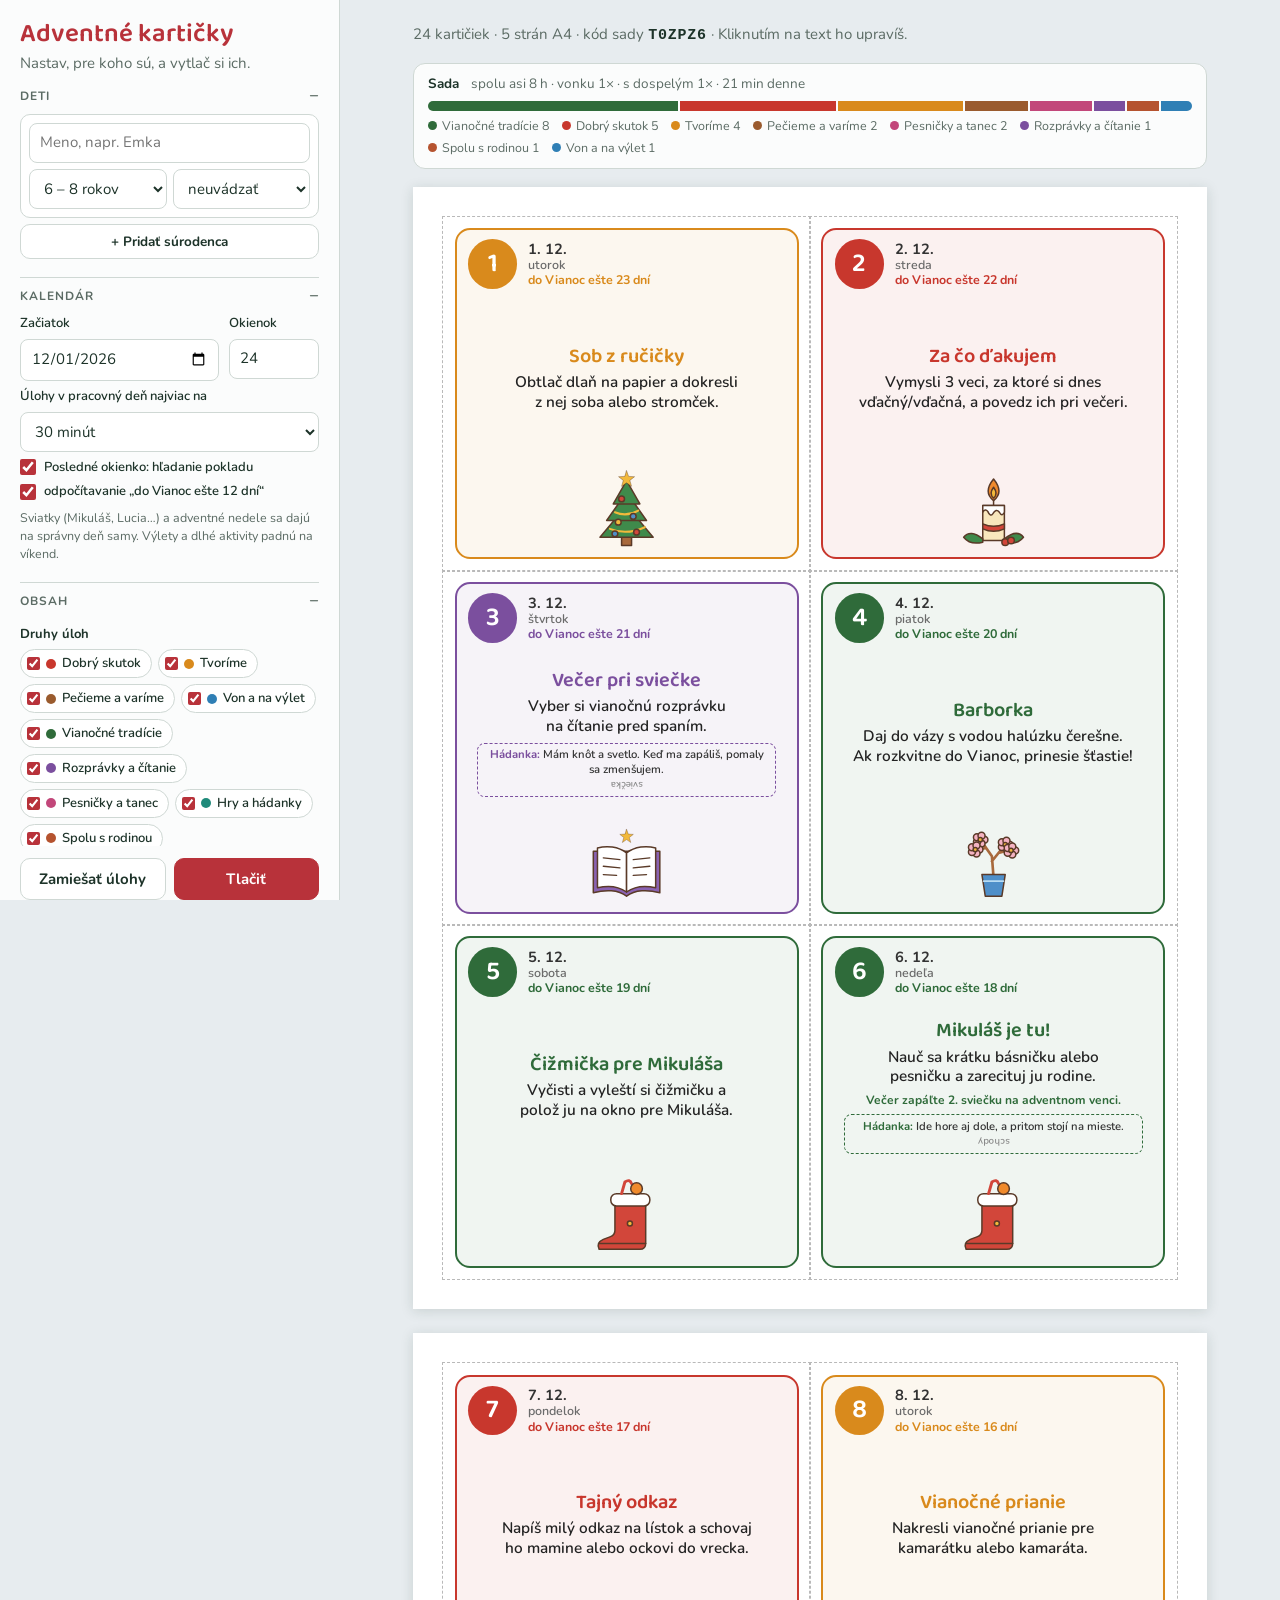
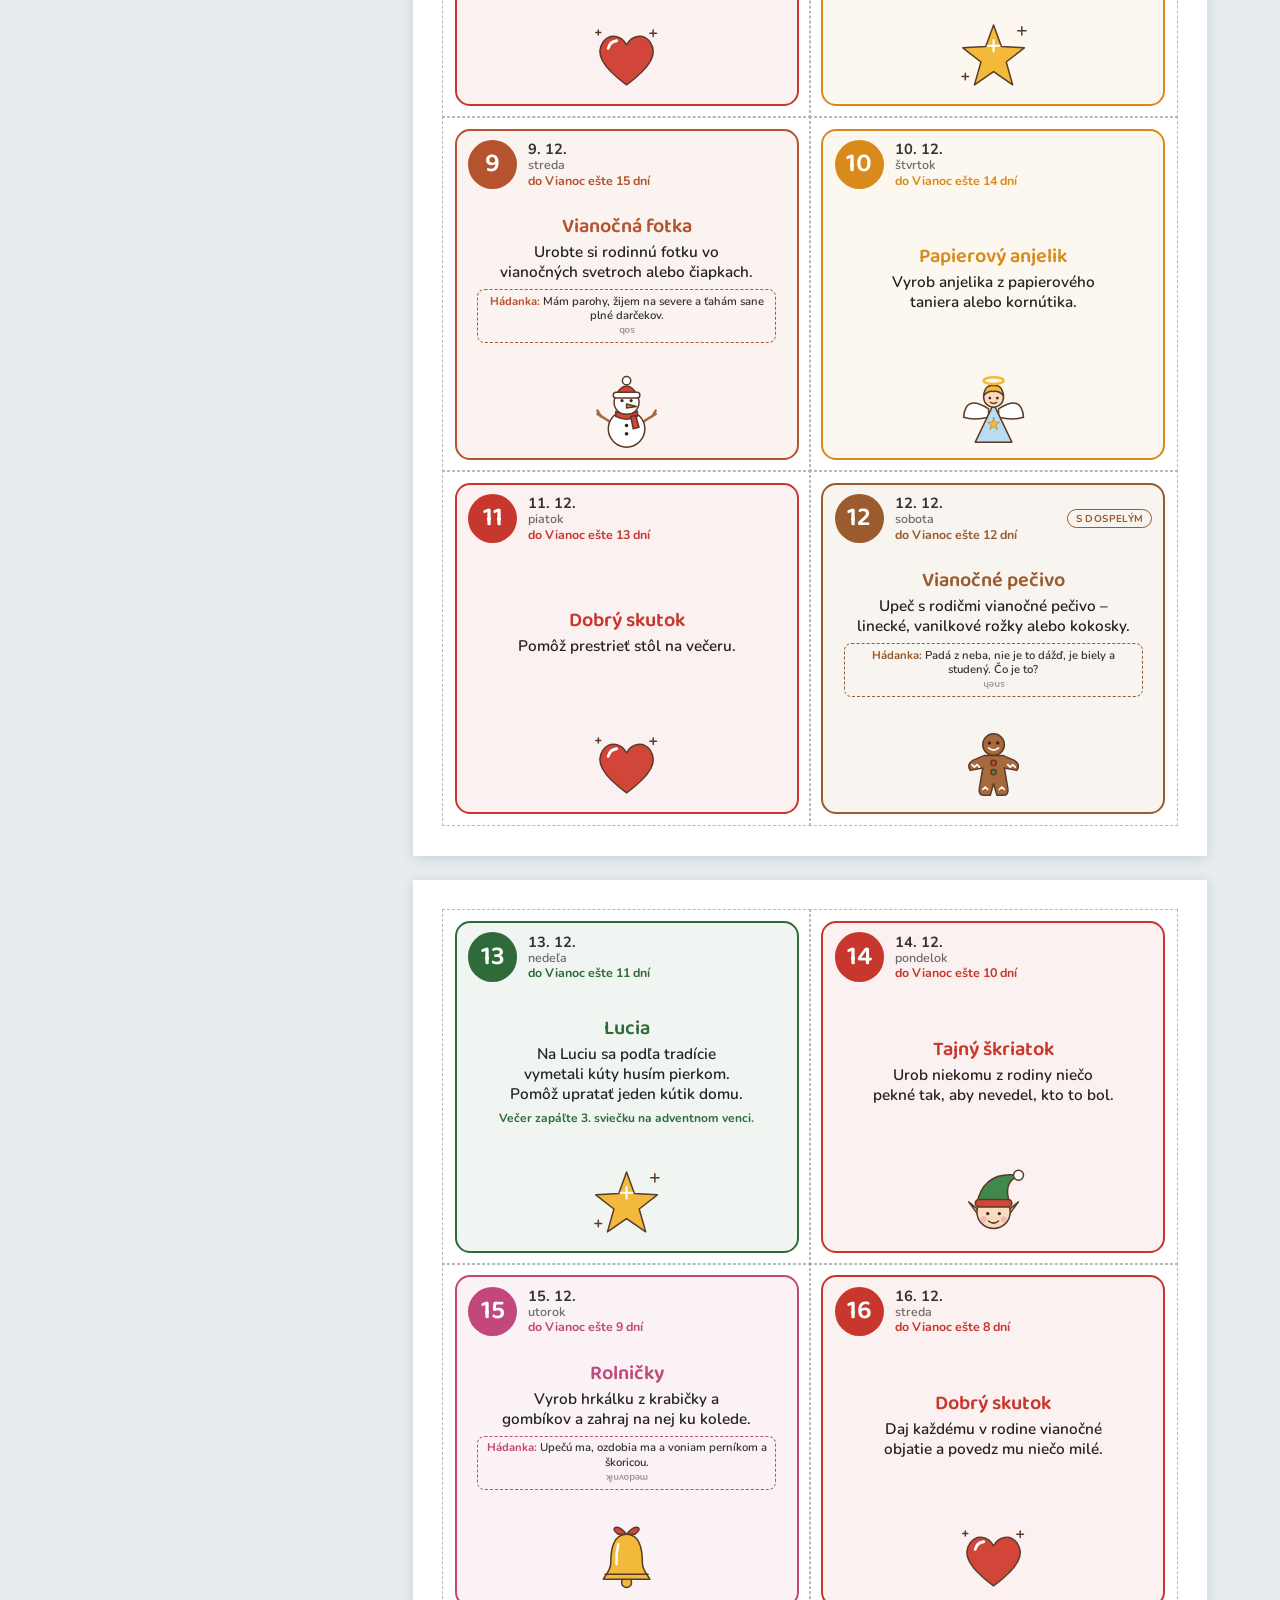
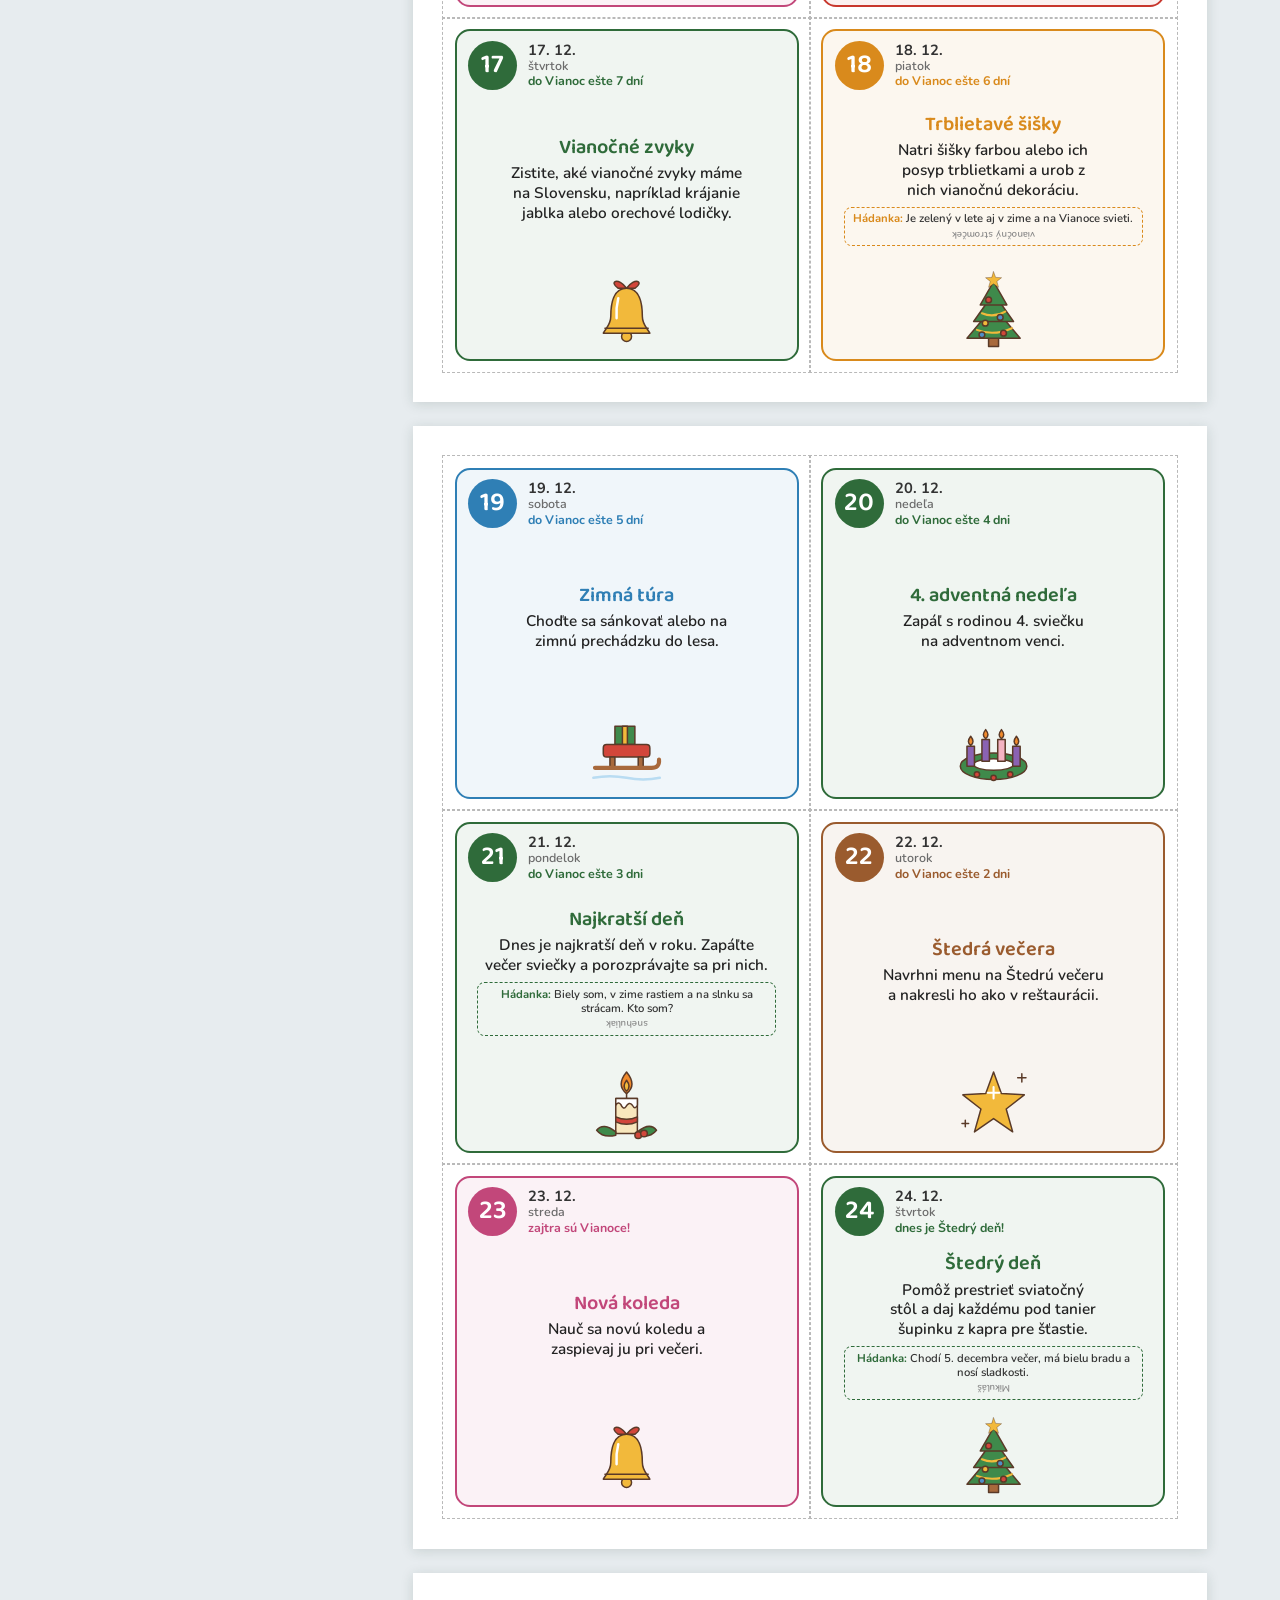
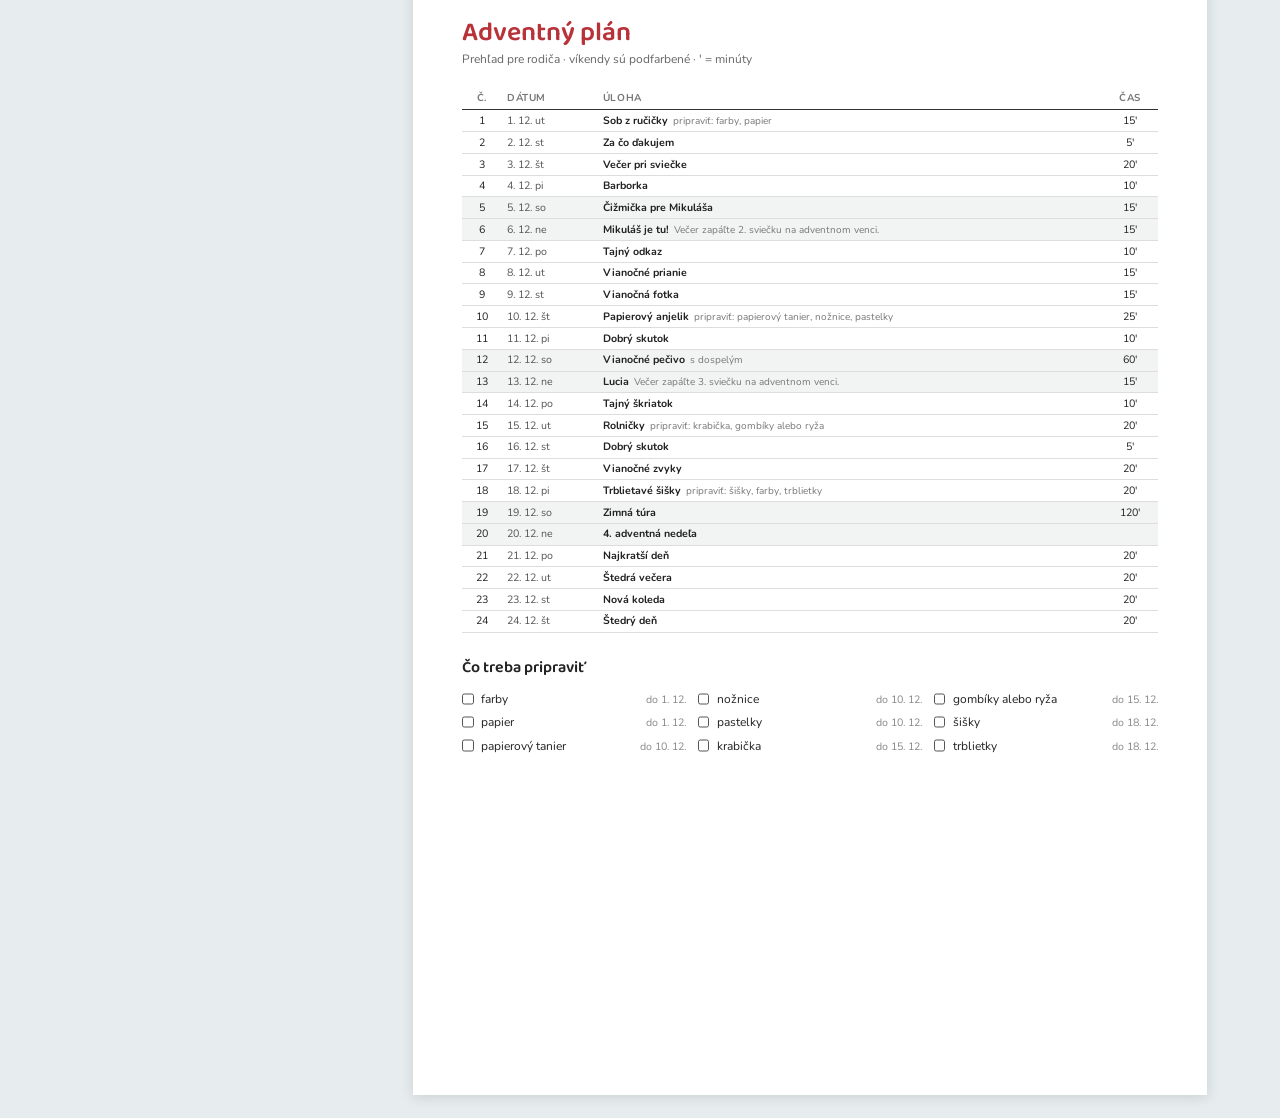
==== index.html @ dbd17ec2 "Generátor adventných kartičiek pre deti Prototyp a 4 iterácie: úlohy podľa veku, sviatky na správny " ====
<!doctype html>
<html lang="sk">
<head>
<meta charset="utf-8">
<meta name="viewport" content="width=device-width, initial-scale=1">
<title>Adventné kartičky</title>
<link rel="preconnect" href="https://fonts.googleapis.com">
<link rel="preconnect" href="https://fonts.gstatic.com" crossorigin>
<link rel="stylesheet" href="https://fonts.googleapis.com/css2?family=Baloo+2:wght@500;600;700&family=Patrick+Hand&family=Nunito:wght@400;600;700;800&display=swap">
<link rel="stylesheet" href="style.css">
</head>
<body>
<div class="app">
  <aside class="panel">
    <header class="brand">
      <h1>Adventné kartičky</h1>
      <p>Nastav, pre koho sú, a vytlač si ich.</p>
    </header>

    <form id="form" autocomplete="off">
      <details open>
        <summary>Deti</summary>
        <div class="sec">
          <div id="deti" class="deti"></div>
          <button type="button" id="pridajDieta" class="btn small">+ Pridať súrodenca</button>
          <label class="check only-viac"><input type="checkbox" id="spolocne" name="spolocne"> Rovnaké úlohy pre všetky deti</label>
        </div>
      </details>

      <details open>
        <summary>Kalendár</summary>
        <div class="sec">
          <div class="row2">
            <div><label for="zaciatok">Začiatok</label><input id="zaciatok" name="zaciatok" type="date"></div>
            <div><label for="pocet">Okienok</label><input id="pocet" name="pocet" type="number" min="1" max="40" value="24"></div>
          </div>
          <label for="maxMin">Úlohy v pracovný deň najviac na</label>
          <select id="maxMin" name="maxMin">
            <option value="15">15 minút</option>
            <option value="30" selected>30 minút</option>
            <option value="45">45 minút</option>
          </select>
          <label class="check"><input type="checkbox" id="poklad" name="poklad" checked> Posledné okienko: hľadanie pokladu</label>
          <label class="check"><input type="checkbox" id="odpocet" name="odpocet" checked> odpočítavanie „do Vianoc ešte 12 dní“</label>
          <p class="note">Sviatky (Mikuláš, Lucia…) a adventné nedele sa dajú na správny deň samy. Výlety a dlhé aktivity padnú na víkend.</p>
        </div>
      </details>

      <details open>
        <summary>Obsah</summary>
        <div class="sec">
          <span class="label">Druhy úloh</span>
          <div id="kategorie" class="chips"></div>
          <span class="label">U nás doma</span>
          <label class="check"><input type="checkbox" id="bezNab" name="bezNab"> bez náboženských tradícií</label>
          <label class="check"><input type="checkbox" id="bezVon" name="bezVon"> bez úloh vonku</label>
          <label class="check"><input type="checkbox" id="bezPenazi" name="bezPenazi"> bez úloh, ktoré stoja peniaze</label>
          <label for="vlastne">Vlastné úlohy <span class="muted">(každá na nový riadok)</span></label>
          <textarea id="vlastne" name="vlastne" rows="4" placeholder="6.12. Návšteva u babky&#10;Kino | Ideme spolu do kina na rozprávku"></textarea>
          <label for="podpis">Podpis na kartičkách</label>
          <select id="podpis" name="podpis">
            <option value="">bez podpisu</option>
            <option>Tvoj Ježiško</option>
            <option>Tvoj anjelik</option>
            <option>Tvoj škriatok</option>
            <option>Mama a ocko</option>
            <option value="*">vlastný…</option>
          </select>
          <input type="text" id="podpisVlastny" name="podpisVlastny" class="only-vlastny" placeholder="napr. Babka Anka">
        </div>
      </details>

      <details open>
        <summary>Podľa veku</summary>
        <div class="sec">
          <label class="check"><input type="checkbox" id="pocitanie" name="pocitanie" checked> 3–5: hviezdičky na spočítanie</label>
          <label class="check"><input type="checkbox" id="tlacene" name="tlacene"> 6–8: VEĽKÉ TLAČENÉ PÍSMENÁ</label>
          <label class="check"><input type="checkbox" id="hadanky" name="hadanky" checked> 6–12: hádanka na každej 3. kartičke</label>
          <label class="check"><input type="checkbox" id="vyzvy" name="vyzvy" checked> 9–12: výzva navyše cez víkend</label>
          <label class="check"><input type="checkbox" id="splnene" name="splnene"> krúžok „splnené“ na nálepku</label>
          <label for="pismo">Písmo na kartičkách</label>
          <select id="pismo" name="pismo">
            <option value="zaoblene">zaoblené</option>
            <option value="rucne">ručne písané</option>
            <option value="skolske">školské, dobre čitateľné</option>
          </select>
        </div>
      </details>

      <details open>
        <summary>Tlač</summary>
        <div class="sec">
          <span class="label">Tlačiareň</span>
          <div class="seg">
            <input type="radio" name="tlac" id="tlac-farba" value="farba" checked><label for="tlac-farba">Farebná</label>
            <input type="radio" name="tlac" id="tlac-cb" value="cb"><label for="tlac-cb">Čiernobiela</label>
          </div>
          <div class="seg only-farba">
            <input type="radio" name="farby" id="farby-plne" value="plne" checked><label for="farby-plne">Plné farby</label>
            <input type="radio" name="farby" id="farby-setrne" value="setrne"><label for="farby-setrne">Šetriť atrament</label>
          </div>
          <label for="tema" class="only-farba">Farebné ladenie</label>
          <select id="tema" name="tema" class="only-farba">
            <option value="pestre">pestré (podľa druhu úlohy)</option>
            <option value="klasika">červeno-zelené</option>
            <option value="zima">zimné modré</option>
            <option value="zlato">zlaté a hnedé</option>
          </select>
          <p class="note only-cb">Obrázky budú omaľovánky – deti si ich vyfarbia samy.</p>
          <div class="row2 even">
            <div><label for="naStranu">Kartičiek na A4</label>
              <select id="naStranu" name="naStranu">
                <option value="4">4 (veľké)</option>
                <option value="6" selected>6 (ako vzor)</option>
                <option value="8">8 (menšie)</option>
                <option value="12">12 (mini)</option>
              </select></div>
            <div><label for="strihanie">Strihanie</label>
              <select id="strihanie" name="strihanie">
                <option value="ciara" selected>čiara</option>
                <option value="rohy">rožky</option>
                <option value="nic">nič</option>
              </select></div>
          </div>
          <label class="check"><input type="checkbox" id="cas" name="cas"> ukázať na kartičke, koľko úloha trvá</label>
          <label class="check"><input type="checkbox" id="zadne" name="zadne"> zadné strany s číslom (obojstranná tlač)</label>
          <label class="check"><input type="checkbox" id="prehlad" name="prehlad" checked> strana pre rodiča: prehľad a nákupný zoznam</label>
          <label class="check"><input type="checkbox" id="stitky" name="stitky"> štítky s číslami na vrecúška</label>
          <label class="check"><input type="checkbox" id="titulka" name="titulka"> titulná strana s menom</label>
          <label for="vyber">Dotlačiť len kartičky č. <span class="muted">(prázdne = všetky)</span></label>
          <input type="text" id="vyber" name="vyber" placeholder="napr. 3, 7-9" inputmode="numeric">
          <button type="button" id="tlacTest" class="btn small">Vytlačiť skúšobnú stranu</button>
        </div>
      </details>

      <details>
        <summary>Ako vytlačiť</summary>
        <div class="sec"><ul id="tipy" class="tips"></ul></div>
      </details>

      <details>
        <summary>Záloha a kód sady</summary>
        <div class="sec">
          <p class="note">Záloha uloží všetko vrátane tvojich úprav do súboru. Na inom počítači ju len načítaš.</p>
          <div class="row2 even">
            <div><button type="button" id="export" class="btn small">Uložiť zálohu</button></div>
            <div><button type="button" id="import" class="btn small">Načítať zálohu</button></div>
          </div>
          <input type="file" id="importSubor" accept=".json,application/json" hidden>
          <p class="note">Rovnaký kód a rovnaké nastavenia = rovnaké kartičky (bez ručných úprav).</p>
          <div class="row2">
            <div><input type="text" id="kodVstup" placeholder="napr. 1A2B3C" aria-label="Kód sady"></div>
            <div><button type="button" id="nacitajKod" class="btn small">Použiť</button></div>
          </div>
        </div>
      </details>
    </form>

    <div class="actions">
      <button type="button" id="zamiesat" class="btn">Zamiešať úlohy</button>
      <button type="button" id="tlacit" class="btn primary">Tlačiť</button>
    </div>
  </aside>

  <main class="preview">
    <div id="info" class="info" aria-live="polite"></div>
    <div id="stats" class="stats"></div>
    <div id="sheets" class="sheets"></div>
  </main>
</div>
<div id="testSheet" class="test-wrap"></div>
<div id="oznam" class="oznam" role="status" hidden></div>
<dialog id="lupa" class="lupa" aria-label="Zväčšená kartička">
  <div id="lupaObsah" class="lupa-obsah"></div>
  <button type="button" class="btn small" id="lupaZavri">Zavrieť</button>
</dialog>
<script src="data.js"></script>
<script src="art.js"></script>
<script src="app.js"></script>
</body>
</html>
---- style.css ----
/* Ovládanie vľavo, náhľad A4 hárkov vpravo. Na tlač zostanú len hárky. */
:root {
  --bg: #e7ecef;        /* zasnežená modrošedá */
  --panel: #fbfcfc;
  --field: #ffffff;
  --ink: #1d3329;       /* ihličnatá tmavá */
  --muted: #5b6b64;
  --line: #cfd8d4;
  --accent: #b8323a;    /* brusnicová */
  --accent-soft: #f6e1e2;
  --display: 'Baloo 2', 'Nunito', 'Trebuchet MS', sans-serif;
  --body: 'Nunito', 'Segoe UI', system-ui, sans-serif;
  --on-ink: #ffffff;
  --shadow: rgba(29, 51, 41, .15);
}
/* tmavé rozhranie – hárky ostávajú biele ako papier */
@media (prefers-color-scheme: dark) {
  :root:not([data-theme="light"]) {
    --bg: #121a17; --panel: #18221e; --field: #1f2b26; --ink: #e4ece8; --muted: #9aaba3;
    --line: #2f3e37; --accent: #e0636b; --accent-soft: #3a2224; --on-ink: #121a17; --shadow: rgba(0, 0, 0, .5);
    color-scheme: dark;
  }
}
:root[data-theme="dark"] {
  --bg: #121a17; --panel: #18221e; --field: #1f2b26; --ink: #e4ece8; --muted: #9aaba3;
  --line: #2f3e37; --accent: #e0636b; --accent-soft: #3a2224; --on-ink: #121a17; --shadow: rgba(0, 0, 0, .5);
  color-scheme: dark;
}
* { box-sizing: border-box; }
body { margin: 0; background: var(--bg); color: var(--ink); font: 15px/1.45 var(--body); }

.app { display: grid; grid-template-columns: 340px 1fr; min-height: 100vh; }
.panel { background: var(--panel); border-right: 1px solid var(--line); padding: 20px 20px 28px;
  position: sticky; top: 0; height: 100vh; overflow-y: auto; display: flex; flex-direction: column; gap: 16px; }
.brand h1 { font: 600 26px/1.1 var(--display); margin: 0; color: var(--accent); }
.brand p { margin: 4px 0 0; color: var(--muted); }

form { display: flex; flex-direction: column; gap: 18px; }
fieldset { border: 0; padding: 0; margin: 0; display: flex; flex-direction: column; gap: 6px; min-width: 0; }
legend { font: 700 12px/1 var(--body); text-transform: uppercase; letter-spacing: .08em; color: var(--muted); margin-bottom: 8px; padding: 0; }
label { font-weight: 600; font-size: 13px; }
input[type=text], input[type=date], input[type=number], select, textarea {
  font: inherit; color: var(--ink); background: var(--field); border: 1px solid var(--line); border-radius: 8px;
  padding: 8px 10px; width: 100%; }
input:focus-visible, select:focus-visible, textarea:focus-visible, button:focus-visible, .seg input:focus-visible + label {
  outline: 2px solid var(--accent); outline-offset: 2px; }
.row2 { display: grid; grid-template-columns: 1fr 90px; gap: 10px; }
.row2.even { grid-template-columns: 1fr 1fr; }
.row2 > div { display: flex; flex-direction: column; gap: 6px; min-width: 0; }
.check { display: flex; align-items: center; gap: 8px; font-weight: 600; cursor: pointer; }
.check input { accent-color: var(--accent); width: 16px; height: 16px; margin: 0; }
.note { margin: 2px 0 0; font-size: 12.5px; color: var(--muted); }

.seg { display: flex; border: 1px solid var(--line); border-radius: 10px; overflow: hidden; }
.seg input { position: absolute; opacity: 0; pointer-events: none; }
.seg label { flex: 1; text-align: center; padding: 8px 6px; cursor: pointer; font-weight: 700; }
.seg input:checked + label { background: var(--ink); color: var(--on-ink); }
body.tlac-cb .only-farba, body:not(.tlac-cb) .only-cb { display: none; }

details { border-top: 1px solid var(--line); padding-top: 12px; }
details:first-of-type { border-top: 0; padding-top: 0; }
summary { font: 700 12px/1 var(--body); text-transform: uppercase; letter-spacing: .08em; color: var(--muted); cursor: pointer; list-style: none; display: flex; justify-content: space-between; }
summary::-webkit-details-marker { display: none; }
summary::after { content: "+"; font-size: 16px; line-height: 10px; }
details[open] summary::after { content: "–"; }
.sec { display: flex; flex-direction: column; gap: 6px; margin-top: 12px; }
.label { font-weight: 700; font-size: 13px; margin-top: 6px; }
.muted { color: var(--muted); font-weight: 400; }
textarea { resize: vertical; min-height: 70px; font-size: 13.5px; }
.deti { display: flex; flex-direction: column; gap: 8px; }
.dieta { display: grid; grid-template-columns: 1fr 1fr; gap: 6px; position: relative; padding: 8px; border: 1px solid var(--line); border-radius: 10px; background: var(--field); }
.dieta input { grid-column: 1 / -1; }
.dieta .x { position: absolute; top: -8px; right: -8px; width: 24px; height: 24px; border-radius: 50%; border: 1px solid var(--line); background: var(--panel); color: var(--muted); cursor: pointer; font-size: 15px; line-height: 1; }
.dieta .x:hover { color: var(--accent); border-color: var(--accent); }
body:not(.viac-deti) .only-viac, body:not(.podpis-vlastny) .only-vlastny { display: none; }
.btn.small { flex: none; padding: 7px 12px; font-size: 13.5px; }
.code { font-family: ui-monospace, Consolas, monospace; letter-spacing: .05em; color: var(--ink); }
.chips { display: flex; flex-wrap: wrap; gap: 6px; }
.chip { display: inline-flex; align-items: center; gap: 6px; border: 1px solid var(--line); border-radius: 999px;
  padding: 4px 10px 4px 6px; font-size: 13px; font-weight: 600; cursor: pointer; background: var(--field); }
.chip input { accent-color: var(--accent); margin: 0; }
.chip .dot { width: 10px; height: 10px; border-radius: 50%; }

.actions { display: flex; gap: 8px; margin-top: auto; position: sticky; bottom: -28px; background: var(--panel); padding: 12px 0 0; }
.btn { font: 700 15px var(--body); border: 1px solid var(--line); background: var(--field); color: var(--ink);
  border-radius: 10px; padding: 10px 14px; cursor: pointer; flex: 1; }
.btn:hover { border-color: var(--ink); }
.btn.primary { background: var(--accent); border-color: var(--accent); color: #fff; }
.link { font: inherit; background: none; border: 0; padding: 0; color: var(--accent); text-decoration: underline; cursor: pointer; }

.preview { padding: 24px; min-width: 0; }
.stats { max-width: 210mm; margin: 0 auto 18px; display: flex; flex-direction: column; gap: 10px; }
.stat-row { background: var(--panel); border: 1px solid var(--line); border-radius: 12px; padding: 10px 14px; }
.stat-head { display: flex; flex-wrap: wrap; gap: 4px 12px; align-items: baseline; font-size: 13.5px; }
.stat-head span { color: var(--muted); }
.bar { display: flex; height: 10px; border-radius: 99px; overflow: hidden; margin: 8px 0 6px; gap: 2px; }
.legend { display: flex; flex-wrap: wrap; gap: 4px 12px; font-size: 12.5px; color: var(--muted); }
.legend i { display: inline-block; width: 9px; height: 9px; border-radius: 50%; margin-right: 5px; }
.tips { margin: 0; padding-left: 18px; font-size: 13px; display: flex; flex-direction: column; gap: 6px; color: var(--ink); }
.oznam { position: fixed; left: 50%; bottom: calc(24px + env(safe-area-inset-bottom, 0px)); transform: translateX(-50%); background: var(--ink); color: var(--on-ink);
  padding: 10px 16px; border-radius: 10px; font-weight: 700; box-shadow: 0 6px 20px rgba(0,0,0,.25); z-index: 50; max-width: calc(100vw - 32px); }
.lupa { border: 0; border-radius: 16px; padding: 20px; background: var(--panel); box-shadow: 0 20px 60px rgba(0,0,0,.3); max-width: 96vw; max-height: 96vh; }
.lupa::backdrop { background: rgba(20, 30, 26, .55); }
.lupa-obsah { display: grid; place-items: center; margin-bottom: 12px; }
.lupa-sheet { padding: 0 !important; display: block !important; box-shadow: none !important; zoom: 1.8; background: #fff; }
.lupa-sheet .card { height: 100%; }
.info { color: var(--muted); margin: 0 auto 16px; max-width: 210mm; }
.sheets { display: flex; flex-direction: column; align-items: center; gap: 24px; zoom: var(--zoom, 1); }

/* ---------- A4 hárok ---------- */
.sheet { width: 210mm; height: 297mm; background: #fff; padding: 8mm; display: grid; box-shadow: 0 2px 12px var(--shadow);
  grid-template-columns: repeat(var(--cols), 1fr); grid-template-rows: repeat(var(--rows), 1fr); }
.sheet.n4 { --cols: 2; --rows: 2; --s: 1.22; }
.sheet.n6 { --cols: 2; --rows: 3; --s: 1; }
.sheet.n8 { --cols: 2; --rows: 4; --s: .8; }
.sheet.n12 { --cols: 3; --rows: 4; --s: .7; }
.sheets { --a: 1; }
.card.vek-m { --a: 1.14; }
.card.vek-v { --a: .93; }

/* ---------- Kartička ---------- */
.card { --c: #c8372d; --k: calc(var(--s) * var(--a)); position: relative; overflow: hidden; min-height: 0;
  padding: calc(5mm * var(--s)); display: flex; flex-direction: column; gap: calc(1.2mm * var(--s)); }
.cut-ciara .card { outline: .25mm dashed #b9b9b9; outline-offset: -.125mm; }
.cut-rohy .card::before { content: ""; position: absolute; inset: 0; pointer-events: none;
  --m: linear-gradient(#999, #999);
  background: var(--m) top left / 4mm .25mm, var(--m) top left / .25mm 4mm, var(--m) top right / 4mm .25mm, var(--m) top right / .25mm 4mm,
    var(--m) bottom left / 4mm .25mm, var(--m) bottom left / .25mm 4mm, var(--m) bottom right / 4mm .25mm, var(--m) bottom right / .25mm 4mm;
  background-repeat: no-repeat; }
.card .frame { position: absolute; inset: calc(3mm * var(--s)); border: .6mm solid var(--c); border-radius: 4mm; pointer-events: none;
  background: color-mix(in srgb, var(--c) 7%, white); }
.card > *:not(.frame) { position: relative; }
.card-top { display: flex; align-items: center; gap: calc(3mm * var(--s)); padding: calc(1mm * var(--s)) calc(1.5mm * var(--s)) 0; }
.num { font: 600 calc(20pt * var(--s))/1 var(--display); color: #fff; background: var(--c); border-radius: 50%;
  width: calc(13mm * var(--s)); height: calc(13mm * var(--s)); display: grid; place-items: center; flex: none; }
.date { font: 700 calc(11pt * var(--s))/1.15 var(--body); color: #333; }
.date small { display: block; font-weight: 600; color: #6b6b6b; font-size: .85em; }
.badge { margin-left: auto; font: 700 calc(7.5pt * var(--s))/1 var(--body); color: var(--c); border: .3mm solid var(--c);
  border-radius: 99px; padding: calc(1mm * var(--s)) calc(2mm * var(--s)); text-transform: uppercase; letter-spacing: .04em; white-space: nowrap; }
/* text je hlavný: zaberie, koľko potrebuje, obrázok sa prispôsobí zvyšku */
.body { flex: 1 0 auto; display: flex; flex-direction: column; justify-content: center; gap: calc(1.6mm * var(--s)); }
.art { flex: 0 1 calc(22mm * var(--s)); min-height: calc(9mm * var(--s)); display: grid; place-items: center; position: relative; }
.art svg { height: 100%; width: auto; max-width: 100%; position: absolute; }
.title { font: 600 calc(15pt * var(--k))/1.1 var(--display); color: var(--c); text-align: center; padding: 0 calc(2mm * var(--s)); text-wrap: balance; }
.text { font: 600 calc(11.5pt * var(--k))/1.3 var(--body); color: #222; text-align: center; padding: 0 calc(3mm * var(--s)); text-wrap: balance; }
.extra { font: 700 calc(9pt * var(--k))/1.25 var(--body); color: var(--c); text-align: center; padding: 0 calc(3mm * var(--s)); }
.for { font: 600 calc(9pt * var(--s))/1 var(--display); color: var(--c); text-align: center; letter-spacing: .06em; padding-bottom: calc(1.5mm * var(--s)); }
[contenteditable]:hover { background: rgba(255, 220, 120, .25); border-radius: 2mm; }
[contenteditable]:focus { outline: .4mm dashed var(--c); outline-offset: .5mm; border-radius: 2mm; background: #fff; }

.tools { position: absolute !important; top: calc(4mm * var(--s)); right: calc(4mm * var(--s)); opacity: 0; transition: opacity .15s; display: flex; gap: 4px; }
.card:hover .tools, .card:focus-within .tools { opacity: 1; }
.tools button { font: 700 12px var(--body); border: 1px solid var(--line); background: #fff; color: var(--ink); border-radius: 8px; padding: 5px 9px; cursor: pointer; box-shadow: 0 1px 4px rgba(0,0,0,.12); }
.tools button:hover { border-color: var(--ink); }

/* odznaky, päta */
.badges { margin-left: auto; display: flex; flex-direction: column; align-items: flex-end; gap: calc(1mm * var(--s)); }
.badges .badge { margin-left: 0; }
.badge.time { display: inline-flex; align-items: center; gap: .25em; text-transform: none; letter-spacing: 0; }
.badge.time svg { width: 1.15em; height: 1.15em; }
.foot { display: flex; justify-content: space-between; align-items: baseline; gap: 2mm; padding: 0 calc(3mm * var(--s)) calc(1.5mm * var(--s)); }
.foot.one { justify-content: center; }
.foot .for { padding: 0; }
.sign { font: 500 calc(9pt * var(--s))/1 var(--display); color: #555; font-style: italic; }

/* zadné strany */
.card.back { align-items: center; justify-content: center; gap: 0; }
.card.back.empty { outline: none; }
.card.back.empty::before { display: none; }
.back-art { position: absolute !important; inset: 18% 18%; opacity: .16; display: grid; place-items: center; }
.back-art svg { width: 100%; height: 100%; }
.back-num { font: 600 calc(64pt * var(--s))/1 var(--display); color: var(--c); }
.back-date { font: 700 calc(12pt * var(--s))/1 var(--body); color: var(--c); letter-spacing: .08em; }
.bw .back-num { color: #fff; -webkit-text-stroke: .6mm #1a1a1a; }

/* strana pre rodiča */
.sheet.parent { display: block; padding: 12mm 13mm 10mm; overflow: hidden; font-family: var(--body); color: #222; }
.parent h2 { font: 600 20pt/1.1 var(--display); color: var(--accent); margin: 0; }
.parent .sub { margin: 1mm 0 5mm; color: #666; font-size: 9pt; }
.parent table { width: 100%; border-collapse: collapse; font-size: 9pt; }
.parent th { text-align: left; font-size: 7.5pt; text-transform: uppercase; letter-spacing: .06em; color: #777; border-bottom: .4mm solid #333; padding: 1mm 1.5mm; }
.parent td { border-bottom: .2mm solid #ddd; padding: .8mm 1.5mm; vertical-align: top; font-variant-numeric: tabular-nums; }
.parent td.c, .parent th:first-child, .parent th:last-child { text-align: center; white-space: nowrap; }
.parent td:nth-child(2) { white-space: nowrap; color: #555; }
.parent td small { display: block; color: #777; font-size: 7.5pt; }
.parent tr.we td { background: #f1f4f2; }
.parent h3 { font: 600 12pt var(--display); margin: 6mm 0 2mm; }
.shop { columns: 3; margin: 0; padding: 0; list-style: none; font-size: 9pt; }
.shop li { break-inside: avoid; padding: .8mm 0; display: flex; gap: 2mm; align-items: baseline; }
.shop em { color: #888; font-style: normal; font-size: 8pt; margin-left: auto; }
.shop .box { width: 3mm; height: 3mm; border: .3mm solid #555; border-radius: .6mm; flex: none; transform: translateY(.4mm); }
.parent.dense table { font-size: 8pt; }
.parent.dense td small { display: inline; margin-left: 1.5mm; }
.parent.dense td { padding: .7mm 1.5mm; }
.bw .parent tr.we td { background: #f0f0f0; }

/* písma na kartičkách */
.sheets, .lupa-obsah { --cd: var(--display); --cb: var(--body); }
.pismo-rucne { --cd: 'Patrick Hand', 'Comic Sans MS', cursive; --cb: 'Patrick Hand', 'Comic Sans MS', cursive; }
.pismo-skolske { --cd: var(--body); --cb: var(--body); }
.card .title, .card .num, .back-num, .ln { font-family: var(--cd); }
.card .text, .card .extra, .card .riddle { font-family: var(--cb); }
.pismo-rucne .card .text { font-weight: 400; font-size: calc(12pt * var(--k)); line-height: 1.2; }
.pismo-rucne .card .title { font-weight: 400; font-size: calc(16pt * var(--k)); }
.pismo-skolske .card .title { font-weight: 800; }
.card.tlacene .title, .card.tlacene .text, .card.tlacene .extra, .card.tlacene .riddle { text-transform: uppercase; letter-spacing: .03em; }
.card.tlacene .text { font-weight: 700; line-height: 1.25; }

/* vekové doplnky */
.card { --star-fill: color-mix(in srgb, var(--c) 30%, white); }
.bw .card, .setrne .card { --star-fill: #fff; }
.stars { display: flex; flex-wrap: wrap; justify-content: center; gap: calc(1.2mm * var(--s)) calc(2.4mm * var(--s)); padding: 0 calc(3mm * var(--s)); }
.stars .grp { display: inline-flex; gap: calc(.3mm * var(--s)); }
.stars svg { width: calc(4.2mm * var(--s)); height: calc(4.2mm * var(--s)); }
.riddle { font: 600 calc(8.5pt * var(--k))/1.25 var(--body); color: #333; text-align: center; margin: 0 calc(4mm * var(--s));
  padding: calc(1.2mm * var(--s)) calc(2mm * var(--s)); border: .3mm dashed var(--c); border-radius: 2mm; }
.riddle b { color: var(--c); }
.riddle .answer { display: block; transform: rotate(180deg); font-size: .85em; color: #888; margin-top: .6mm; }
.challenge { font-weight: 600; color: #333; }
.challenge b { color: var(--c); }
.done { position: absolute; right: calc(2mm * var(--s)); bottom: 0; width: calc(13mm * var(--s)); height: calc(13mm * var(--s)); border-radius: 50%;
  border: .4mm dashed var(--c); display: grid; place-items: center; font: 700 calc(6pt * var(--s))/1 var(--body); color: var(--c); text-transform: uppercase; letter-spacing: .04em; }
.color-me { left: calc(2mm * var(--s)); right: auto; }

/* štítky na vrecúška */
.sheet.labels { display: grid; grid-template-columns: repeat(4, 1fr); grid-template-rows: repeat(6, 1fr); padding: 10mm; gap: 3mm; place-items: center; }
.label-circle { width: 42mm; height: 42mm; border-radius: 50%; border: .3mm dashed #b9b9b9; display: flex; flex-direction: column; align-items: center; justify-content: center;
  box-shadow: inset 0 0 0 2.5mm #fff, inset 0 0 0 3.3mm var(--c); }
.ln { font: 600 30pt/1 var(--display); color: var(--c); }
.ld { font: 700 8pt/1.2 var(--body); color: #555; margin-top: 1mm; text-align: center; max-width: 30mm; }
.bw .ln { color: #fff; -webkit-text-stroke: .5mm #1a1a1a; }

/* odpočítavanie */
.date small.cd { color: var(--c); font-weight: 700; margin-top: .3mm; }

/* úpravy v náhľade */
.lock-mark { position: absolute !important; top: calc(3.6mm * var(--s)); left: calc(3.6mm * var(--s)); width: 5mm; height: 5mm; border-radius: 50%;
  background: var(--ink) url("data:image/svg+xml,%3Csvg xmlns='http://www.w3.org/2000/svg' viewBox='0 0 24 24'%3E%3Cpath d='M7 11V8a5 5 0 0 1 10 0v3' fill='none' stroke='white' stroke-width='2.5'/%3E%3Crect x='5' y='11' width='14' height='10' rx='2' fill='white'/%3E%3C/svg%3E") center / 60% no-repeat; }
.tools button.on { background: var(--ink); color: var(--on-ink); border-color: var(--ink); }
.tools .drag { cursor: grab; font-size: 14px; }
.card.dragging { opacity: .45; }
.card.drop { box-shadow: inset 0 0 0 1.2mm #f2b93b; }

/* titulná strana */
.sheet.cover { display: block; position: relative; overflow: hidden; padding: 0; }
.cover-frame { position: absolute; inset: 10mm; border: 1mm solid var(--c); border-radius: 8mm; }
.cover-frame::after { content: ""; position: absolute; inset: 2.5mm; border: .4mm dashed var(--c); border-radius: 6mm; }
.cover-orn { position: absolute; width: 26mm; height: 26mm; }
.cover-orn svg { width: 100%; height: 100%; }
.cover-orn.o0 { top: 20mm; left: 22mm; transform: rotate(-12deg); }
.cover-orn.o1 { top: 22mm; right: 24mm; }
.cover-orn.o2 { top: 120mm; left: 16mm; transform: rotate(10deg); width: 20mm; height: 20mm; }
.cover-orn.o3 { top: 128mm; right: 18mm; width: 18mm; height: 18mm; }
.cover-orn.o4 { bottom: 22mm; left: 24mm; }
.cover-orn.o5 { bottom: 24mm; right: 26mm; transform: rotate(14deg); }
.cover-in { position: absolute; inset: 40mm 30mm; display: flex; flex-direction: column; align-items: center; text-align: center; gap: 5mm; }
.cover-kicker { margin: 0; font: 700 12pt var(--cb, var(--body)); letter-spacing: .14em; text-transform: uppercase; color: #666; }
.cover-title { margin: 0; font: 600 40pt/1 var(--cd, var(--display)); color: var(--c); text-wrap: balance; }
.cover-name { margin: 0; font: 600 34pt/1 var(--cd, var(--display)); color: #333; }
.cover-art { width: 90mm; height: 90mm; }
.cover-art svg { width: 100%; height: 100%; }
.cover-text { margin: 0; max-width: 120mm; font: 600 14pt/1.4 var(--cb, var(--body)); color: #333; }
.cover-sign { margin: 0; font: 500 14pt var(--cd, var(--display)); font-style: italic; color: #555; }

/* skúšobná strana */
.test-wrap { display: none; }
.sheet.test { display: block; position: relative; padding: 20mm; font-family: var(--body); color: #222; }
.test-frame { position: absolute; inset: 5mm; border: .5mm solid #1a1a1a; }
.test-frame span { position: absolute; bottom: 2mm; left: 0; right: 0; text-align: center; font-size: 8pt; color: #555; }
.sheet.test h2 { font: 600 22pt var(--display); margin: 0 0 3mm; }
.sheet.test h3 { font: 600 13pt var(--display); margin: 8mm 0 3mm; }
.ruler { position: relative; width: 100mm; height: 12mm; border-bottom: .4mm solid #1a1a1a; margin-top: 6mm; }
.ruler span { position: absolute; bottom: 0; transform: translateX(-50%); font-size: 8pt; display: flex; flex-direction: column-reverse; align-items: center; gap: 1mm; }
.ruler i { display: block; width: .3mm; height: 4mm; background: #1a1a1a; }
.patches { display: flex; gap: 3mm; }
.patches span { width: 22mm; height: 16mm; border: .2mm solid #999; display: grid; place-items: end start; padding: 1mm; }
.patches b { font-size: 7pt; color: #fff; mix-blend-mode: difference; }
.sheet.test .small { font-size: 9pt; color: #555; margin-top: 8mm; max-width: 140mm; }

/* šetrenie atramentu: žiadne plné plochy */
.setrne .card .frame { background: none; border-width: .4mm; }
.setrne .num { background: #fff; color: var(--c); border: .5mm solid var(--c); }

/* čiernobiela tlač: omaľovánka */
.bw .card { --c: #1a1a1a; }
.bw .card .frame { background: none; border-width: .4mm; }
.bw .num { background: #fff; color: #1a1a1a; border: .5mm solid #1a1a1a; }
.bw .art { flex-basis: calc(26mm * var(--s)); }
.color-me { position: absolute; bottom: calc(1.5mm * var(--s)); font: 600 calc(7pt * var(--s))/1 var(--display); color: #777; transform: rotate(-8deg); }

@page { size: A4; margin: 0; }
@media print {
  body { background: #fff; }
  .app { display: block; }
  .panel, .info, .stats, .tools, .lupa, .lock-mark, .oznam { display: none !important; }
  body.tlac-test .sheets { display: none !important; }
  body.tlac-test .test-wrap { display: block; }
  body.tlac-test .sheet.test { break-after: auto; }
  .preview { padding: 0; }
  .sheets { gap: 0; zoom: 1 !important; }
  .sheet { box-shadow: none; break-after: page; height: 296.5mm; overflow: hidden; }
  .sheet:last-child { break-after: auto; }
  [contenteditable] { background: none !important; outline: none !important; }
  * { -webkit-print-color-adjust: exact; print-color-adjust: exact; }
}

@media (hover: none) { .tools { opacity: 1; } }
@media (max-width: 860px) {
  .app { grid-template-columns: 1fr; }
  .panel { position: static; height: auto; border-right: 0; border-bottom: 1px solid var(--line);
    padding-left: max(16px, env(safe-area-inset-left, 0px)); padding-right: max(16px, env(safe-area-inset-right, 0px)); padding-bottom: 90px; }
  .actions { position: fixed; left: 0; right: 0; bottom: 0; z-index: 20; margin: 0; border-top: 1px solid var(--line); box-shadow: 0 -4px 16px var(--shadow);
    padding: 10px max(16px, env(safe-area-inset-right, 0px)) calc(10px + env(safe-area-inset-bottom, 0px)) max(16px, env(safe-area-inset-left, 0px)); }
  .preview { padding: 16px max(16px, env(safe-area-inset-right, 0px)) 90px max(16px, env(safe-area-inset-left, 0px)); }
  .oznam { bottom: calc(84px + env(safe-area-inset-bottom, 0px)); }
}
@media (prefers-reduced-motion: reduce) { * { transition: none !important; } }
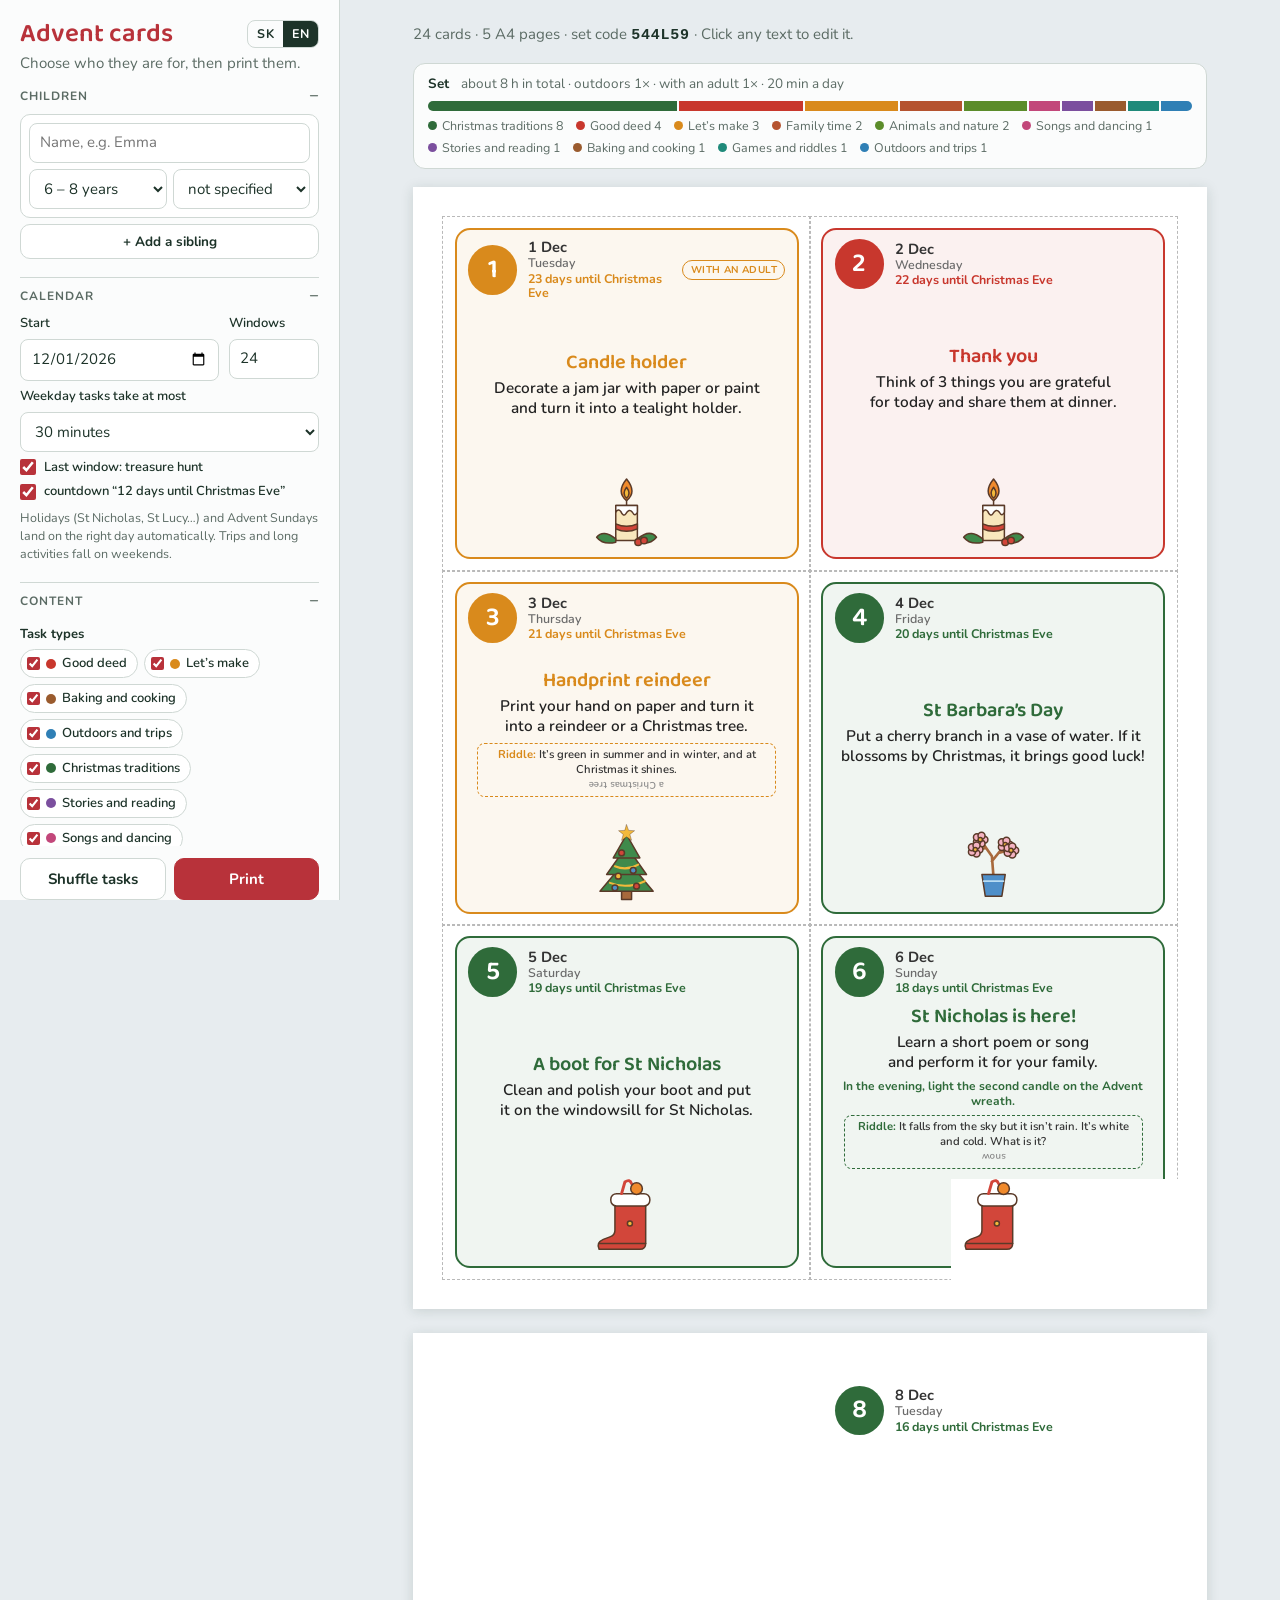
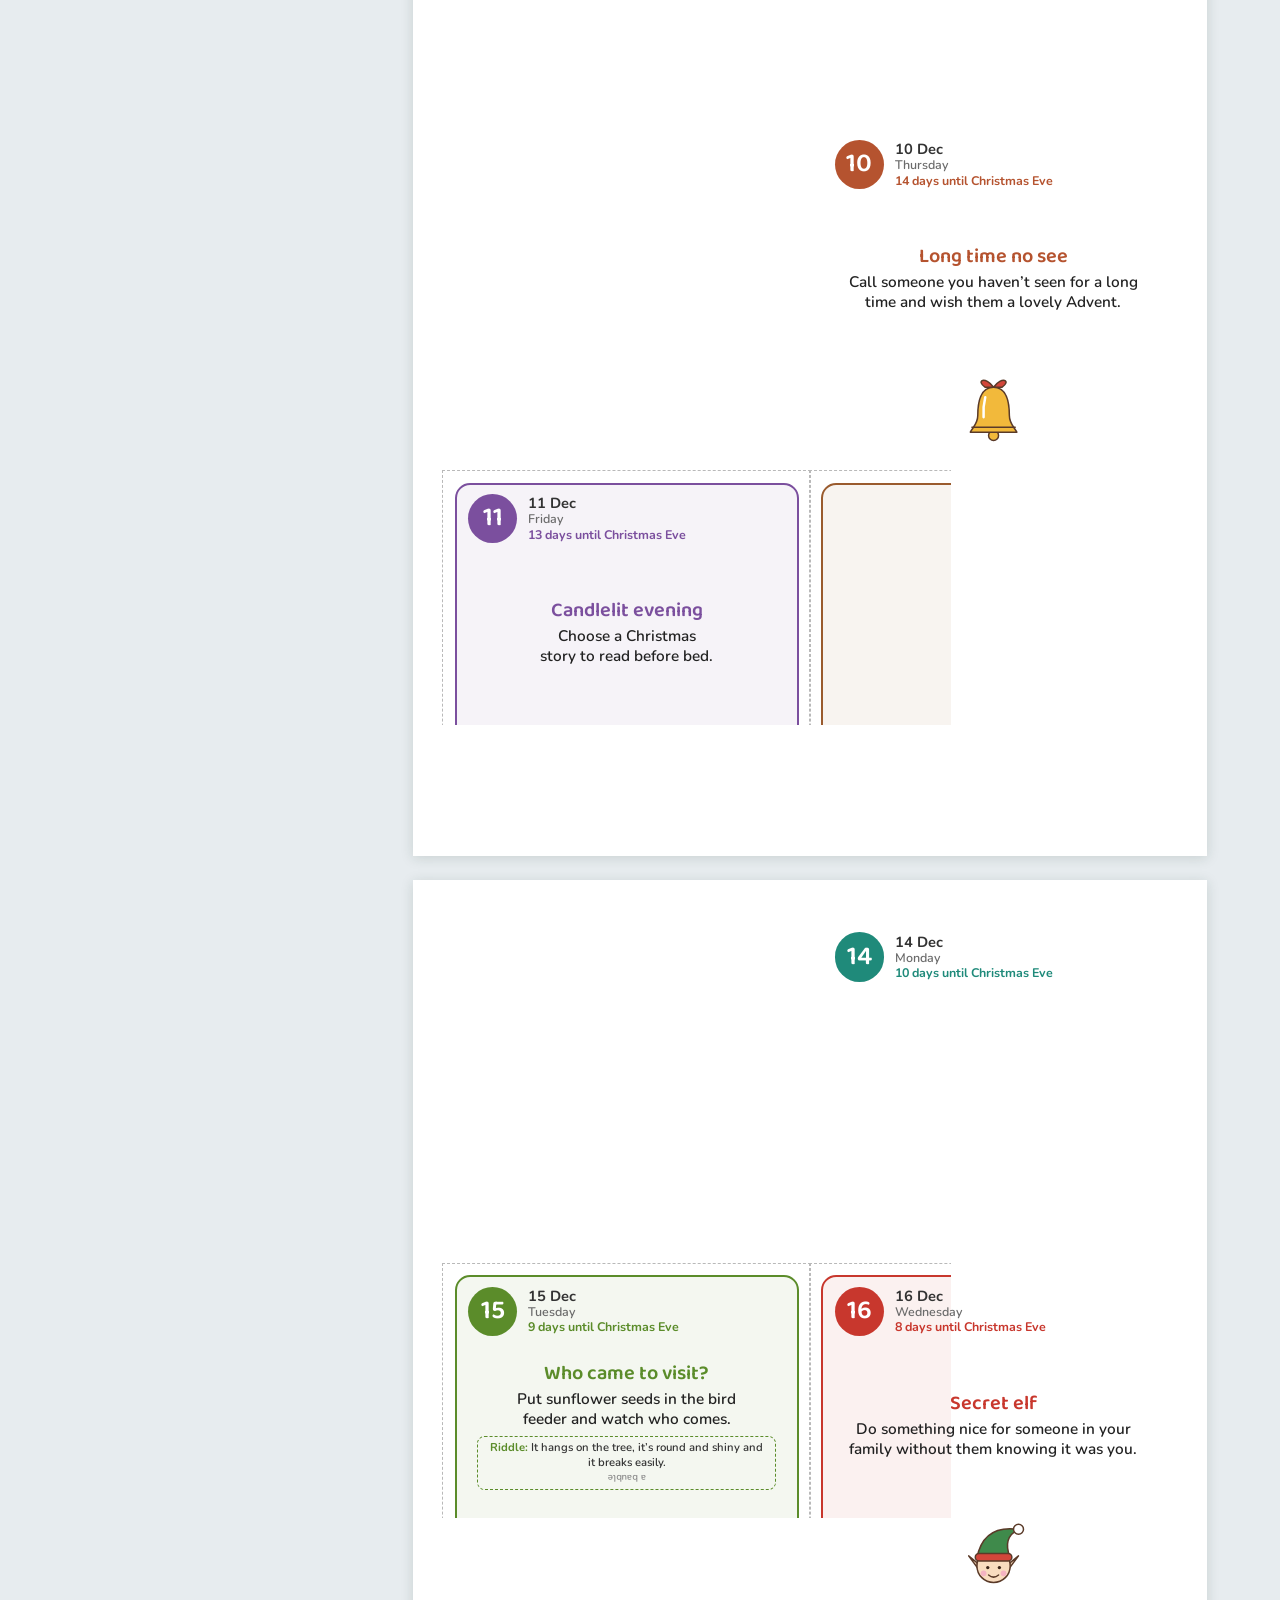
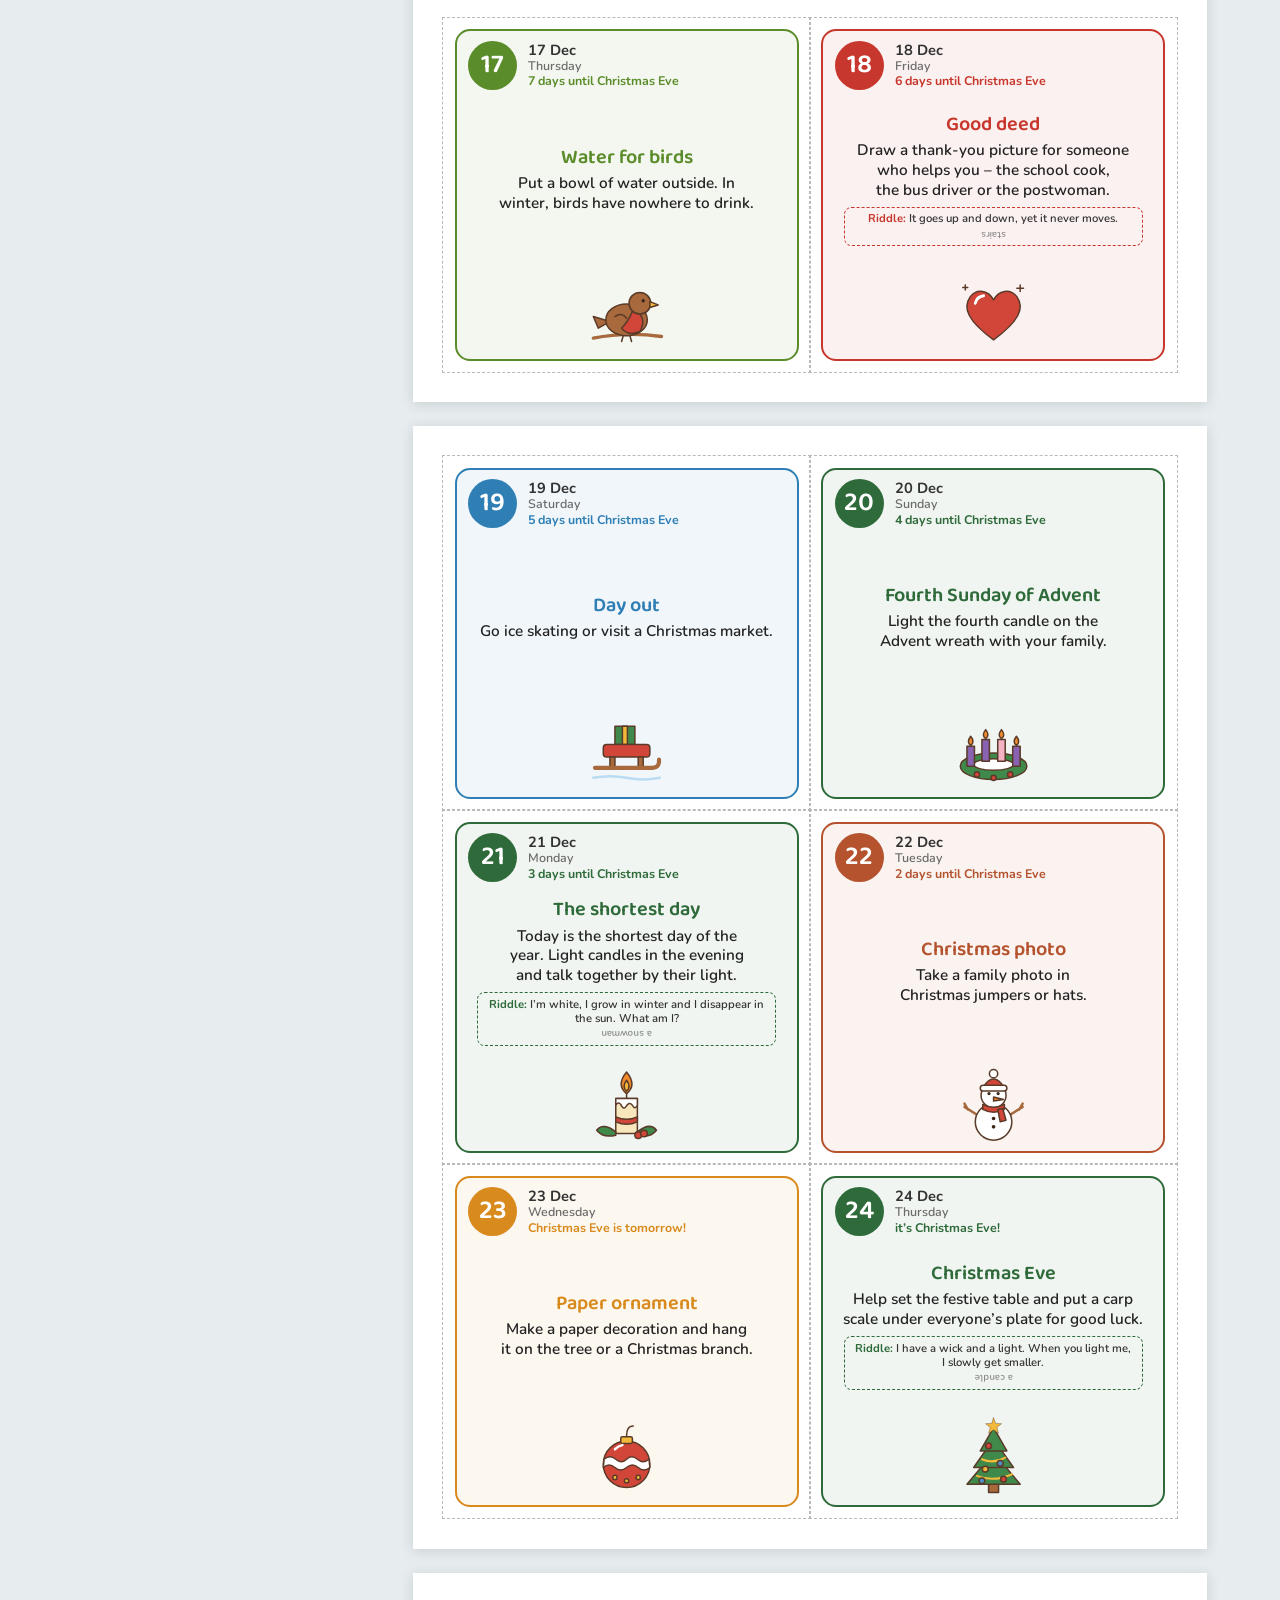
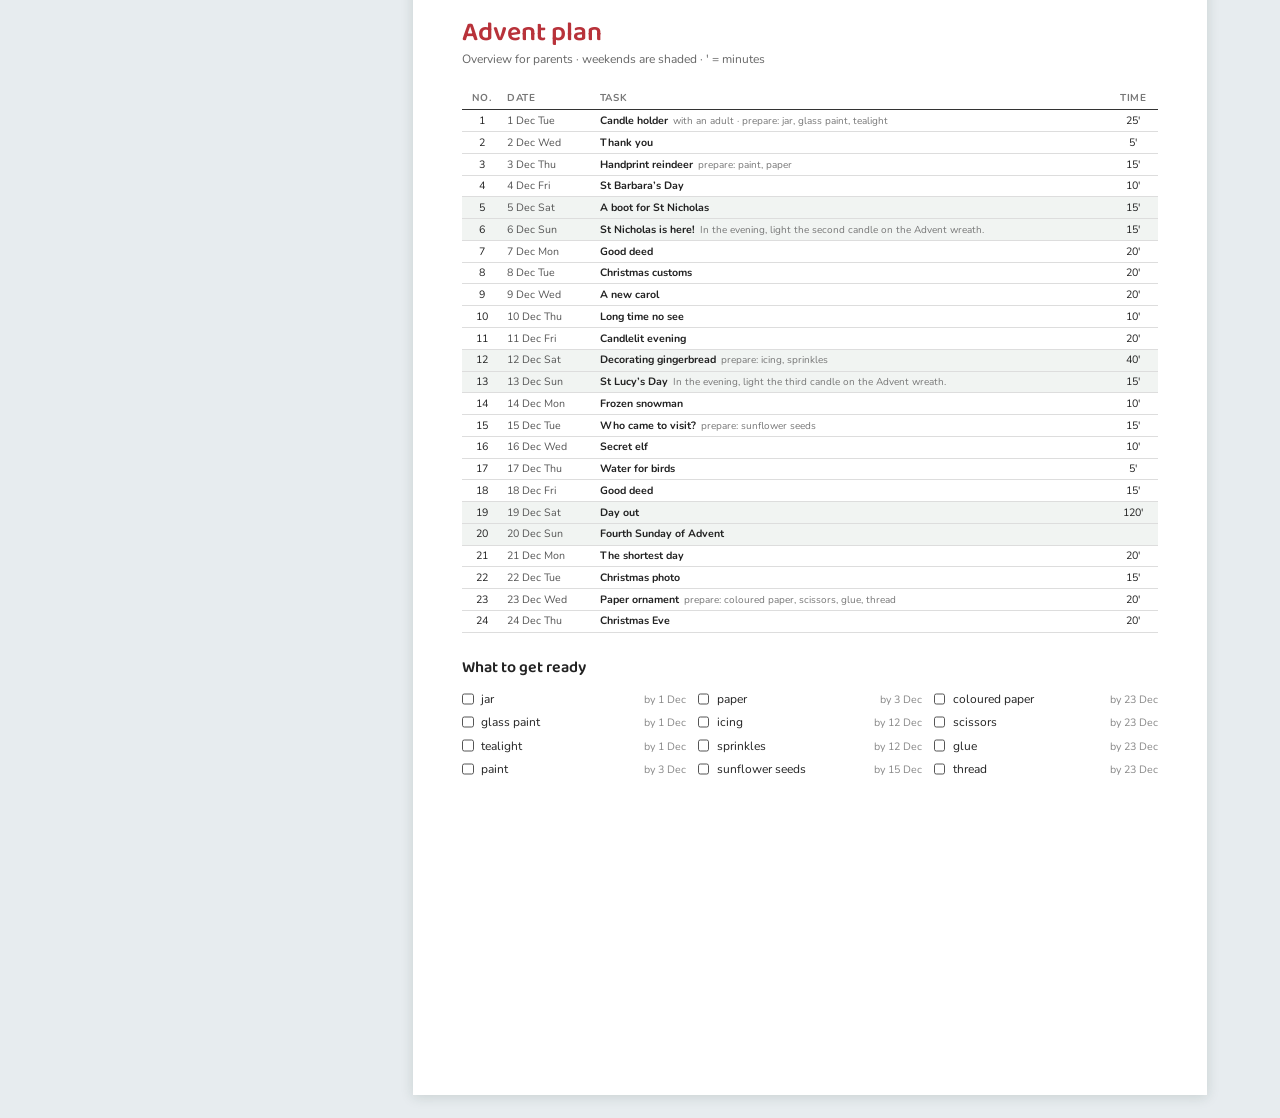
==== commit a1226f87: "Prepínač jazyka SK / EN Anglický preklad ovládania, všetkých úloh, hádaniek, výziev, strany pre rodi" ====
--- a/index.html
+++ b/index.html
@@ -13,152 +13,158 @@
 <div class="app">
   <aside class="panel">
     <header class="brand">
-      <h1>Adventné kartičky</h1>
-      <p>Nastav, pre koho sú, a vytlač si ich.</p>
+      <div class="brand-row">
+        <h1 data-i18n="title">Adventné kartičky</h1>
+        <div class="seg lang" role="radiogroup" aria-label="Jazyk" data-i18n-aria="jazyk">
+          <input type="radio" form="form" name="jazyk" id="jazyk-sk" value="sk" checked><label for="jazyk-sk" title="Slovenčina">SK</label>
+          <input type="radio" form="form" name="jazyk" id="jazyk-en" value="en"><label for="jazyk-en" title="English">EN</label>
+        </div>
+      </div>
+      <p data-i18n="sub">Nastav, pre koho sú, a vytlač si ich.</p>
     </header>
 
     <form id="form" autocomplete="off">
       <details open>
-        <summary>Deti</summary>
+        <summary data-i18n="deti">Deti</summary>
         <div class="sec">
           <div id="deti" class="deti"></div>
-          <button type="button" id="pridajDieta" class="btn small">+ Pridať súrodenca</button>
-          <label class="check only-viac"><input type="checkbox" id="spolocne" name="spolocne"> Rovnaké úlohy pre všetky deti</label>
+          <button type="button" id="pridajDieta" class="btn small" data-i18n="pridaj">+ Pridať súrodenca</button>
+          <label class="check only-viac"><input type="checkbox" id="spolocne" name="spolocne"> <span data-i18n="spolocne">Rovnaké úlohy pre všetky deti</span></label>
         </div>
       </details>
 
       <details open>
-        <summary>Kalendár</summary>
+        <summary data-i18n="kalendar">Kalendár</summary>
         <div class="sec">
           <div class="row2">
-            <div><label for="zaciatok">Začiatok</label><input id="zaciatok" name="zaciatok" type="date"></div>
-            <div><label for="pocet">Okienok</label><input id="pocet" name="pocet" type="number" min="1" max="40" value="24"></div>
+            <div><label for="zaciatok" data-i18n="zaciatok">Začiatok</label><input id="zaciatok" name="zaciatok" type="date"></div>
+            <div><label for="pocet" data-i18n="okienok">Okienok</label><input id="pocet" name="pocet" type="number" min="1" max="40" value="24"></div>
           </div>
-          <label for="maxMin">Úlohy v pracovný deň najviac na</label>
+          <label for="maxMin" data-i18n="maxMin">Úlohy v pracovný deň najviac na</label>
           <select id="maxMin" name="maxMin">
-            <option value="15">15 minút</option>
-            <option value="30" selected>30 minút</option>
-            <option value="45">45 minút</option>
+            <option value="15" data-i18n="min15">15 minút</option>
+            <option value="30" selected data-i18n="min30">30 minút</option>
+            <option value="45" data-i18n="min45">45 minút</option>
           </select>
-          <label class="check"><input type="checkbox" id="poklad" name="poklad" checked> Posledné okienko: hľadanie pokladu</label>
-          <label class="check"><input type="checkbox" id="odpocet" name="odpocet" checked> odpočítavanie „do Vianoc ešte 12 dní“</label>
-          <p class="note">Sviatky (Mikuláš, Lucia…) a adventné nedele sa dajú na správny deň samy. Výlety a dlhé aktivity padnú na víkend.</p>
+          <label class="check"><input type="checkbox" id="poklad" name="poklad" checked> <span data-i18n="poklad">Posledné okienko: hľadanie pokladu</span></label>
+          <label class="check"><input type="checkbox" id="odpocet" name="odpocet" checked> <span data-i18n="odpocet">odpočítavanie „do Vianoc ešte 12 dní“</span></label>
+          <p class="note" data-i18n="noteKal">Sviatky (Mikuláš, Lucia…) a adventné nedele sa dajú na správny deň samy. Výlety a dlhé aktivity padnú na víkend.</p>
         </div>
       </details>
 
       <details open>
-        <summary>Obsah</summary>
+        <summary data-i18n="obsah">Obsah</summary>
         <div class="sec">
-          <span class="label">Druhy úloh</span>
+          <span class="label" data-i18n="druhy">Druhy úloh</span>
           <div id="kategorie" class="chips"></div>
-          <span class="label">U nás doma</span>
-          <label class="check"><input type="checkbox" id="bezNab" name="bezNab"> bez náboženských tradícií</label>
-          <label class="check"><input type="checkbox" id="bezVon" name="bezVon"> bez úloh vonku</label>
-          <label class="check"><input type="checkbox" id="bezPenazi" name="bezPenazi"> bez úloh, ktoré stoja peniaze</label>
-          <label for="vlastne">Vlastné úlohy <span class="muted">(každá na nový riadok)</span></label>
-          <textarea id="vlastne" name="vlastne" rows="4" placeholder="6.12. Návšteva u babky&#10;Kino | Ideme spolu do kina na rozprávku"></textarea>
-          <label for="podpis">Podpis na kartičkách</label>
+          <span class="label" data-i18n="doma">U nás doma</span>
+          <label class="check"><input type="checkbox" id="bezNab" name="bezNab"> <span data-i18n="bezNab">bez náboženských tradícií</span></label>
+          <label class="check"><input type="checkbox" id="bezVon" name="bezVon"> <span data-i18n="bezVon">bez úloh vonku</span></label>
+          <label class="check"><input type="checkbox" id="bezPenazi" name="bezPenazi"> <span data-i18n="bezPenazi">bez úloh, ktoré stoja peniaze</span></label>
+          <label for="vlastne" data-i18n="vlastne">Vlastné úlohy <span class="muted">(každá na nový riadok)</span></label>
+          <textarea id="vlastne" name="vlastne" rows="4" data-i18n-ph="vlastne" placeholder="6.12. Návšteva u babky&#10;Kino | Ideme spolu do kina na rozprávku"></textarea>
+          <label for="podpis" data-i18n="podpis">Podpis na kartičkách</label>
           <select id="podpis" name="podpis">
-            <option value="">bez podpisu</option>
-            <option>Tvoj Ježiško</option>
-            <option>Tvoj anjelik</option>
-            <option>Tvoj škriatok</option>
-            <option>Mama a ocko</option>
-            <option value="*">vlastný…</option>
+            <option value="" data-i18n="podpis0">bez podpisu</option>
+            <option value="jezisko" data-i18n="podpisJ">Tvoj Ježiško</option>
+            <option value="anjel" data-i18n="podpisA">Tvoj anjelik</option>
+            <option value="skriatok" data-i18n="podpisS">Tvoj škriatok</option>
+            <option value="rodicia" data-i18n="podpisR">Mama a ocko</option>
+            <option value="*" data-i18n="podpisV">vlastný…</option>
           </select>
-          <input type="text" id="podpisVlastny" name="podpisVlastny" class="only-vlastny" placeholder="napr. Babka Anka">
+          <input type="text" id="podpisVlastny" name="podpisVlastny" class="only-vlastny" data-i18n-ph="podpis" placeholder="napr. Babka Anka">
         </div>
       </details>
 
       <details open>
-        <summary>Podľa veku</summary>
+        <summary data-i18n="vek">Podľa veku</summary>
         <div class="sec">
-          <label class="check"><input type="checkbox" id="pocitanie" name="pocitanie" checked> 3–5: hviezdičky na spočítanie</label>
-          <label class="check"><input type="checkbox" id="tlacene" name="tlacene"> 6–8: VEĽKÉ TLAČENÉ PÍSMENÁ</label>
-          <label class="check"><input type="checkbox" id="hadanky" name="hadanky" checked> 6–12: hádanka na každej 3. kartičke</label>
-          <label class="check"><input type="checkbox" id="vyzvy" name="vyzvy" checked> 9–12: výzva navyše cez víkend</label>
-          <label class="check"><input type="checkbox" id="splnene" name="splnene"> krúžok „splnené“ na nálepku</label>
-          <label for="pismo">Písmo na kartičkách</label>
+          <label class="check"><input type="checkbox" id="pocitanie" name="pocitanie" checked> <span data-i18n="pocitanie">3–5: hviezdičky na spočítanie</span></label>
+          <label class="check"><input type="checkbox" id="tlacene" name="tlacene"> <span data-i18n="tlacene">6–8: VEĽKÉ TLAČENÉ PÍSMENÁ</span></label>
+          <label class="check"><input type="checkbox" id="hadanky" name="hadanky" checked> <span data-i18n="hadanky">6–12: hádanka na každej 3. kartičke</span></label>
+          <label class="check"><input type="checkbox" id="vyzvy" name="vyzvy" checked> <span data-i18n="vyzvy">9–12: výzva navyše cez víkend</span></label>
+          <label class="check"><input type="checkbox" id="splnene" name="splnene"> <span data-i18n="splnene">krúžok „splnené“ na nálepku</span></label>
+          <label for="pismo" data-i18n="pismo">Písmo na kartičkách</label>
           <select id="pismo" name="pismo">
-            <option value="zaoblene">zaoblené</option>
-            <option value="rucne">ručne písané</option>
-            <option value="skolske">školské, dobre čitateľné</option>
+            <option value="zaoblene" data-i18n="pismoZ">zaoblené</option>
+            <option value="rucne" data-i18n="pismoR">ručne písané</option>
+            <option value="skolske" data-i18n="pismoS">školské, dobre čitateľné</option>
           </select>
         </div>
       </details>
 
       <details open>
-        <summary>Tlač</summary>
+        <summary data-i18n="tlac">Tlač</summary>
         <div class="sec">
-          <span class="label">Tlačiareň</span>
+          <span class="label" data-i18n="tlaciaren">Tlačiareň</span>
           <div class="seg">
-            <input type="radio" name="tlac" id="tlac-farba" value="farba" checked><label for="tlac-farba">Farebná</label>
-            <input type="radio" name="tlac" id="tlac-cb" value="cb"><label for="tlac-cb">Čiernobiela</label>
+            <input type="radio" name="tlac" id="tlac-farba" value="farba" checked><label for="tlac-farba" data-i18n="farebna">Farebná</label>
+            <input type="radio" name="tlac" id="tlac-cb" value="cb"><label for="tlac-cb" data-i18n="cb">Čiernobiela</label>
           </div>
           <div class="seg only-farba">
-            <input type="radio" name="farby" id="farby-plne" value="plne" checked><label for="farby-plne">Plné farby</label>
-            <input type="radio" name="farby" id="farby-setrne" value="setrne"><label for="farby-setrne">Šetriť atrament</label>
+            <input type="radio" name="farby" id="farby-plne" value="plne" checked><label for="farby-plne" data-i18n="plne">Plné farby</label>
+            <input type="radio" name="farby" id="farby-setrne" value="setrne"><label for="farby-setrne" data-i18n="setrne">Šetriť atrament</label>
           </div>
-          <label for="tema" class="only-farba">Farebné ladenie</label>
+          <label for="tema" class="only-farba" data-i18n="tema">Farebné ladenie</label>
           <select id="tema" name="tema" class="only-farba">
-            <option value="pestre">pestré (podľa druhu úlohy)</option>
-            <option value="klasika">červeno-zelené</option>
-            <option value="zima">zimné modré</option>
-            <option value="zlato">zlaté a hnedé</option>
+            <option value="pestre" data-i18n="temaP">pestré (podľa druhu úlohy)</option>
+            <option value="klasika" data-i18n="temaK">červeno-zelené</option>
+            <option value="zima" data-i18n="temaZ">zimné modré</option>
+            <option value="zlato" data-i18n="temaG">zlaté a hnedé</option>
           </select>
-          <p class="note only-cb">Obrázky budú omaľovánky – deti si ich vyfarbia samy.</p>
+          <p class="note only-cb" data-i18n="noteCb">Obrázky budú omaľovánky – deti si ich vyfarbia samy.</p>
           <div class="row2 even">
-            <div><label for="naStranu">Kartičiek na A4</label>
+            <div><label for="naStranu" data-i18n="naStranu">Kartičiek na A4</label>
               <select id="naStranu" name="naStranu">
-                <option value="4">4 (veľké)</option>
-                <option value="6" selected>6 (ako vzor)</option>
-                <option value="8">8 (menšie)</option>
-                <option value="12">12 (mini)</option>
+                <option value="4" data-i18n="ns4">4 (veľké)</option>
+                <option value="6" selected data-i18n="ns6">6 (ako vzor)</option>
+                <option value="8" data-i18n="ns8">8 (menšie)</option>
+                <option value="12" data-i18n="ns12">12 (mini)</option>
               </select></div>
-            <div><label for="strihanie">Strihanie</label>
+            <div><label for="strihanie" data-i18n="strihanie">Strihanie</label>
               <select id="strihanie" name="strihanie">
-                <option value="ciara" selected>čiara</option>
-                <option value="rohy">rožky</option>
-                <option value="nic">nič</option>
+                <option value="ciara" selected data-i18n="cutC">čiara</option>
+                <option value="rohy" data-i18n="cutR">rožky</option>
+                <option value="nic" data-i18n="cutN">nič</option>
               </select></div>
           </div>
-          <label class="check"><input type="checkbox" id="cas" name="cas"> ukázať na kartičke, koľko úloha trvá</label>
-          <label class="check"><input type="checkbox" id="zadne" name="zadne"> zadné strany s číslom (obojstranná tlač)</label>
-          <label class="check"><input type="checkbox" id="prehlad" name="prehlad" checked> strana pre rodiča: prehľad a nákupný zoznam</label>
-          <label class="check"><input type="checkbox" id="stitky" name="stitky"> štítky s číslami na vrecúška</label>
-          <label class="check"><input type="checkbox" id="titulka" name="titulka"> titulná strana s menom</label>
-          <label for="vyber">Dotlačiť len kartičky č. <span class="muted">(prázdne = všetky)</span></label>
-          <input type="text" id="vyber" name="vyber" placeholder="napr. 3, 7-9" inputmode="numeric">
-          <button type="button" id="tlacTest" class="btn small">Vytlačiť skúšobnú stranu</button>
+          <label class="check"><input type="checkbox" id="cas" name="cas"> <span data-i18n="cas">ukázať na kartičke, koľko úloha trvá</span></label>
+          <label class="check"><input type="checkbox" id="zadne" name="zadne"> <span data-i18n="zadne">zadné strany s číslom (obojstranná tlač)</span></label>
+          <label class="check"><input type="checkbox" id="prehlad" name="prehlad" checked> <span data-i18n="prehlad">strana pre rodiča: prehľad a nákupný zoznam</span></label>
+          <label class="check"><input type="checkbox" id="stitky" name="stitky"> <span data-i18n="stitky">štítky s číslami na vrecúška</span></label>
+          <label class="check"><input type="checkbox" id="titulka" name="titulka"> <span data-i18n="titulka">titulná strana s menom</span></label>
+          <label for="vyber" data-i18n="vyber">Dotlačiť len kartičky č. <span class="muted">(prázdne = všetky)</span></label>
+          <input type="text" id="vyber" name="vyber" data-i18n-ph="vyber" placeholder="napr. 3, 7-9" inputmode="numeric">
+          <button type="button" id="tlacTest" class="btn small" data-i18n="tlacTest">Vytlačiť skúšobnú stranu</button>
         </div>
       </details>
 
       <details>
-        <summary>Ako vytlačiť</summary>
+        <summary data-i18n="tipyH">Ako vytlačiť</summary>
         <div class="sec"><ul id="tipy" class="tips"></ul></div>
       </details>
 
       <details>
-        <summary>Záloha a kód sady</summary>
+        <summary data-i18n="zaloha">Záloha a kód sady</summary>
         <div class="sec">
-          <p class="note">Záloha uloží všetko vrátane tvojich úprav do súboru. Na inom počítači ju len načítaš.</p>
+          <p class="note" data-i18n="zalohaNote">Záloha uloží všetko vrátane tvojich úprav do súboru. Na inom počítači ju len načítaš.</p>
           <div class="row2 even">
-            <div><button type="button" id="export" class="btn small">Uložiť zálohu</button></div>
-            <div><button type="button" id="import" class="btn small">Načítať zálohu</button></div>
+            <div><button type="button" id="export" class="btn small" data-i18n="export">Uložiť zálohu</button></div>
+            <div><button type="button" id="import" class="btn small" data-i18n="import">Načítať zálohu</button></div>
           </div>
           <input type="file" id="importSubor" accept=".json,application/json" hidden>
-          <p class="note">Rovnaký kód a rovnaké nastavenia = rovnaké kartičky (bez ručných úprav).</p>
+          <p class="note" data-i18n="kodNote">Rovnaký kód a rovnaké nastavenia = rovnaké kartičky (bez ručných úprav).</p>
           <div class="row2">
-            <div><input type="text" id="kodVstup" placeholder="napr. 1A2B3C" aria-label="Kód sady"></div>
-            <div><button type="button" id="nacitajKod" class="btn small">Použiť</button></div>
+            <div><input type="text" id="kodVstup" data-i18n-ph="kod" placeholder="napr. 1A2B3C" data-i18n-aria="kod" aria-label="Kód sady"></div>
+            <div><button type="button" id="nacitajKod" class="btn small" data-i18n="pouzit">Použiť</button></div>
           </div>
         </div>
       </details>
     </form>
 
     <div class="actions">
-      <button type="button" id="zamiesat" class="btn">Zamiešať úlohy</button>
-      <button type="button" id="tlacit" class="btn primary">Tlačiť</button>
+      <button type="button" id="zamiesat" class="btn" data-i18n="zamiesat">Zamiešať úlohy</button>
+      <button type="button" id="tlacit" class="btn primary" data-i18n="tlacit">Tlačiť</button>
     </div>
   </aside>
 
@@ -170,11 +176,13 @@
 </div>
 <div id="testSheet" class="test-wrap"></div>
 <div id="oznam" class="oznam" role="status" hidden></div>
-<dialog id="lupa" class="lupa" aria-label="Zväčšená kartička">
+<dialog id="lupa" class="lupa" aria-label="Zväčšená kartička" data-i18n-aria="lupa">
   <div id="lupaObsah" class="lupa-obsah"></div>
-  <button type="button" class="btn small" id="lupaZavri">Zavrieť</button>
+  <button type="button" class="btn small" id="lupaZavri" data-i18n="zavriet">Zavrieť</button>
 </dialog>
 <script src="data.js"></script>
+<script src="data-en.js"></script>
+<script src="i18n.js"></script>
 <script src="art.js"></script>
 <script src="app.js"></script>
 </body>
--- a/style.css
+++ b/style.css
@@ -315,3 +315,8 @@
   .oznam { bottom: calc(84px + env(safe-area-inset-bottom, 0px)); }
 }
 @media (prefers-reduced-motion: reduce) { * { transition: none !important; } }
+
+/* prepínač jazyka */
+.brand-row { display: flex; align-items: center; justify-content: space-between; gap: 12px; }
+.seg.lang { flex: none; border-radius: 8px; }
+.seg.lang label { padding: 4px 9px; font-size: 12.5px; letter-spacing: .04em; }
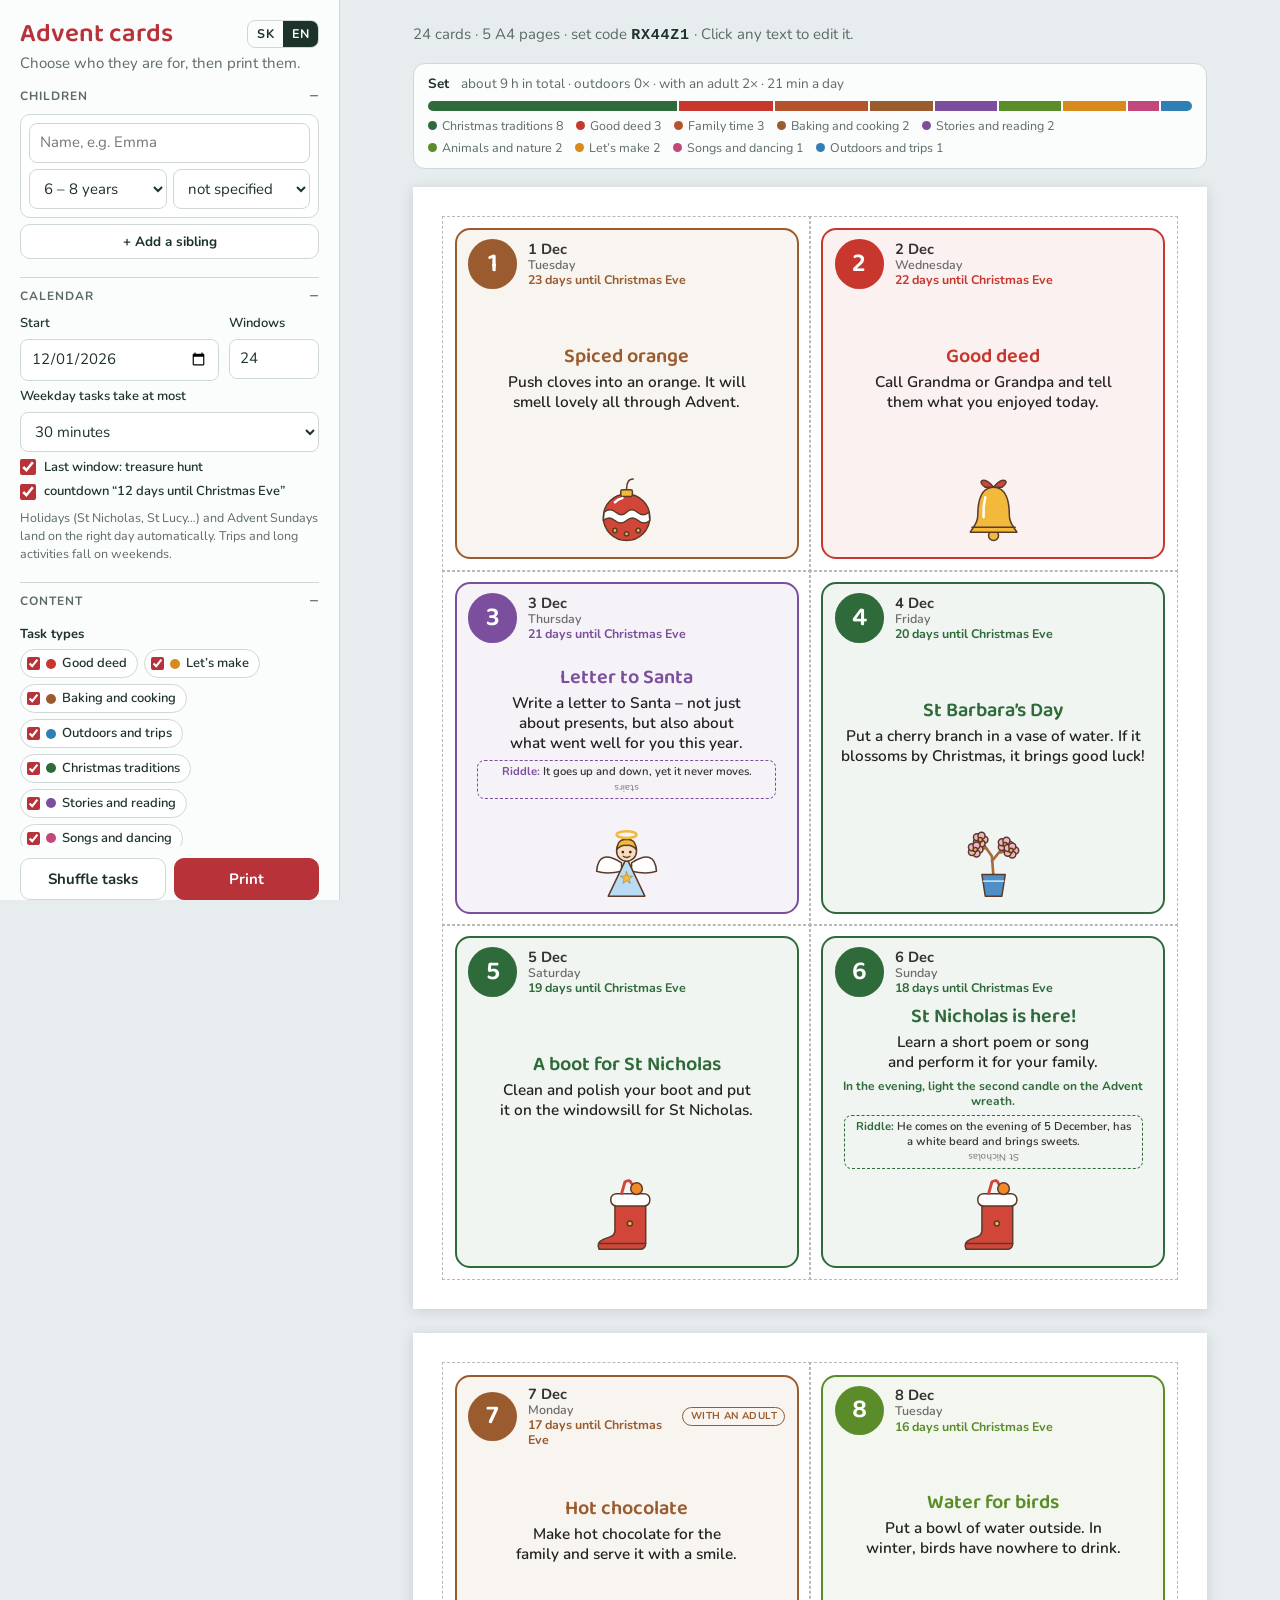
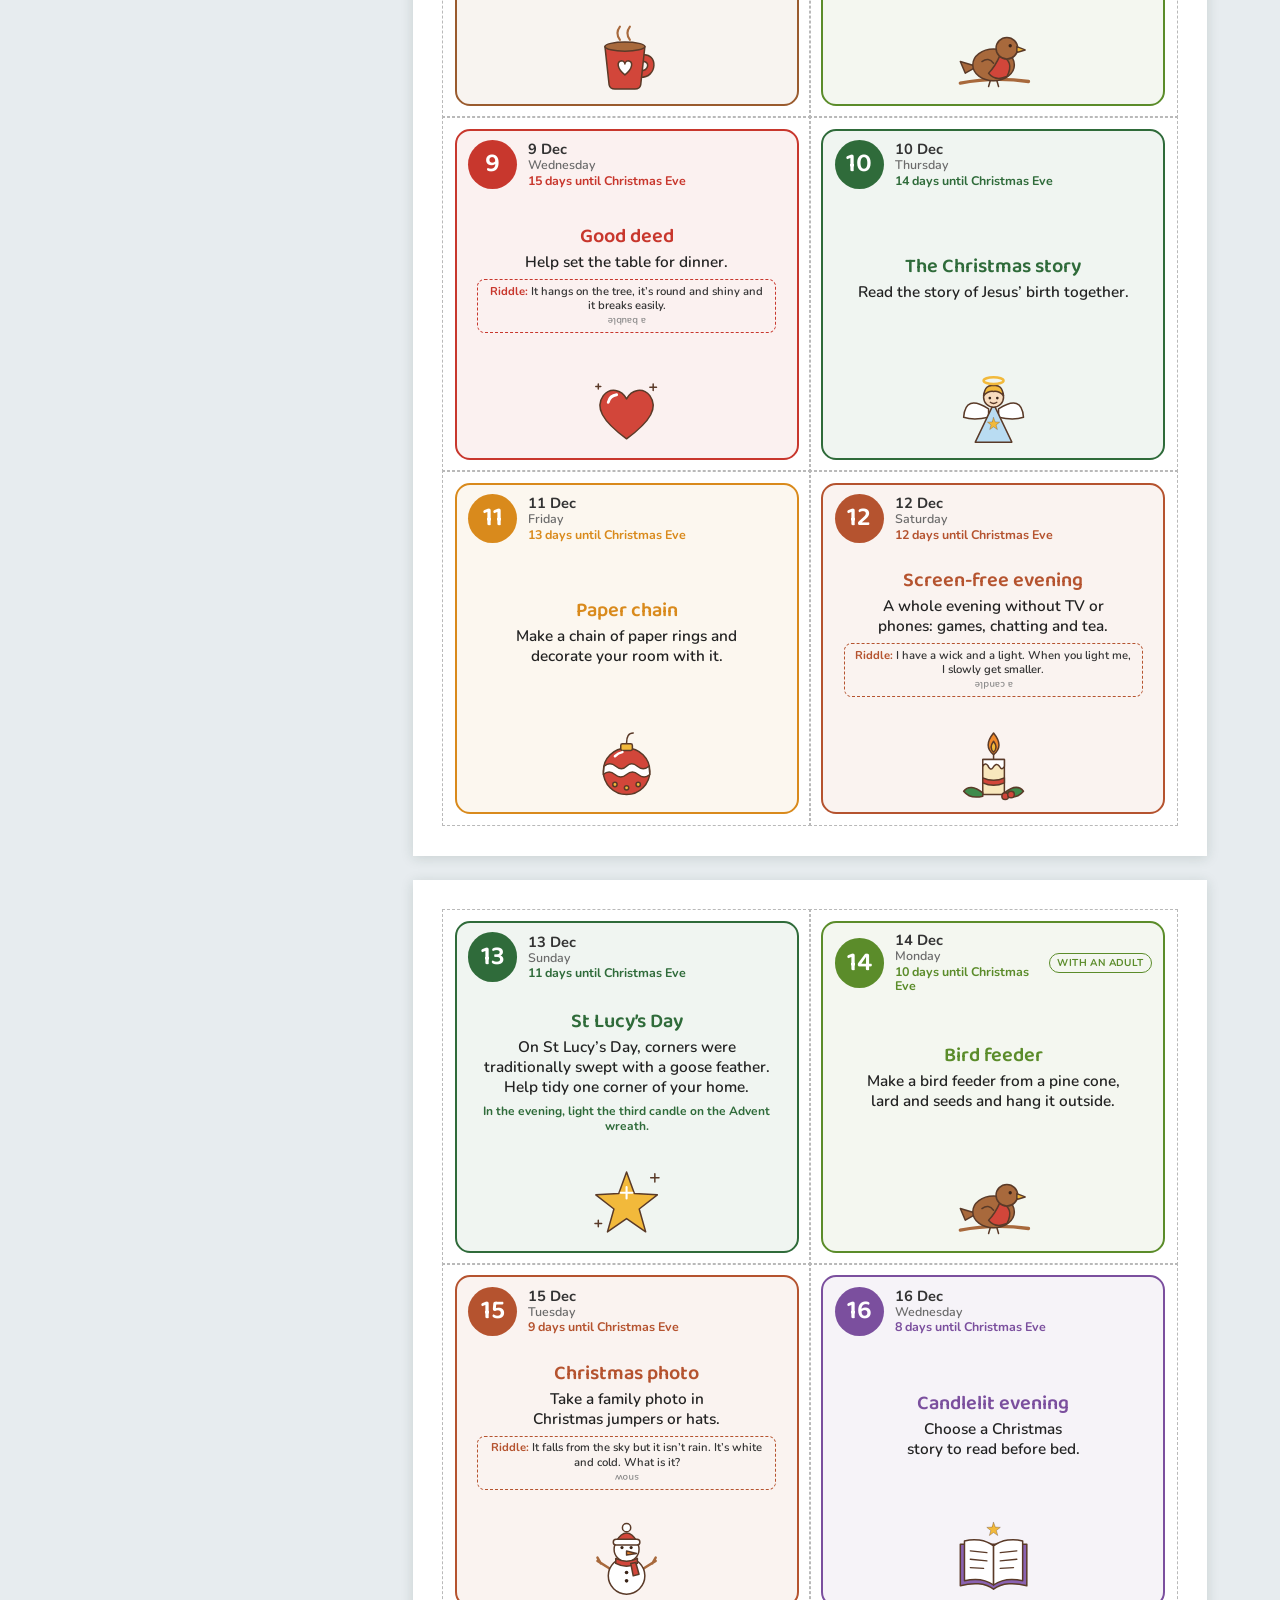
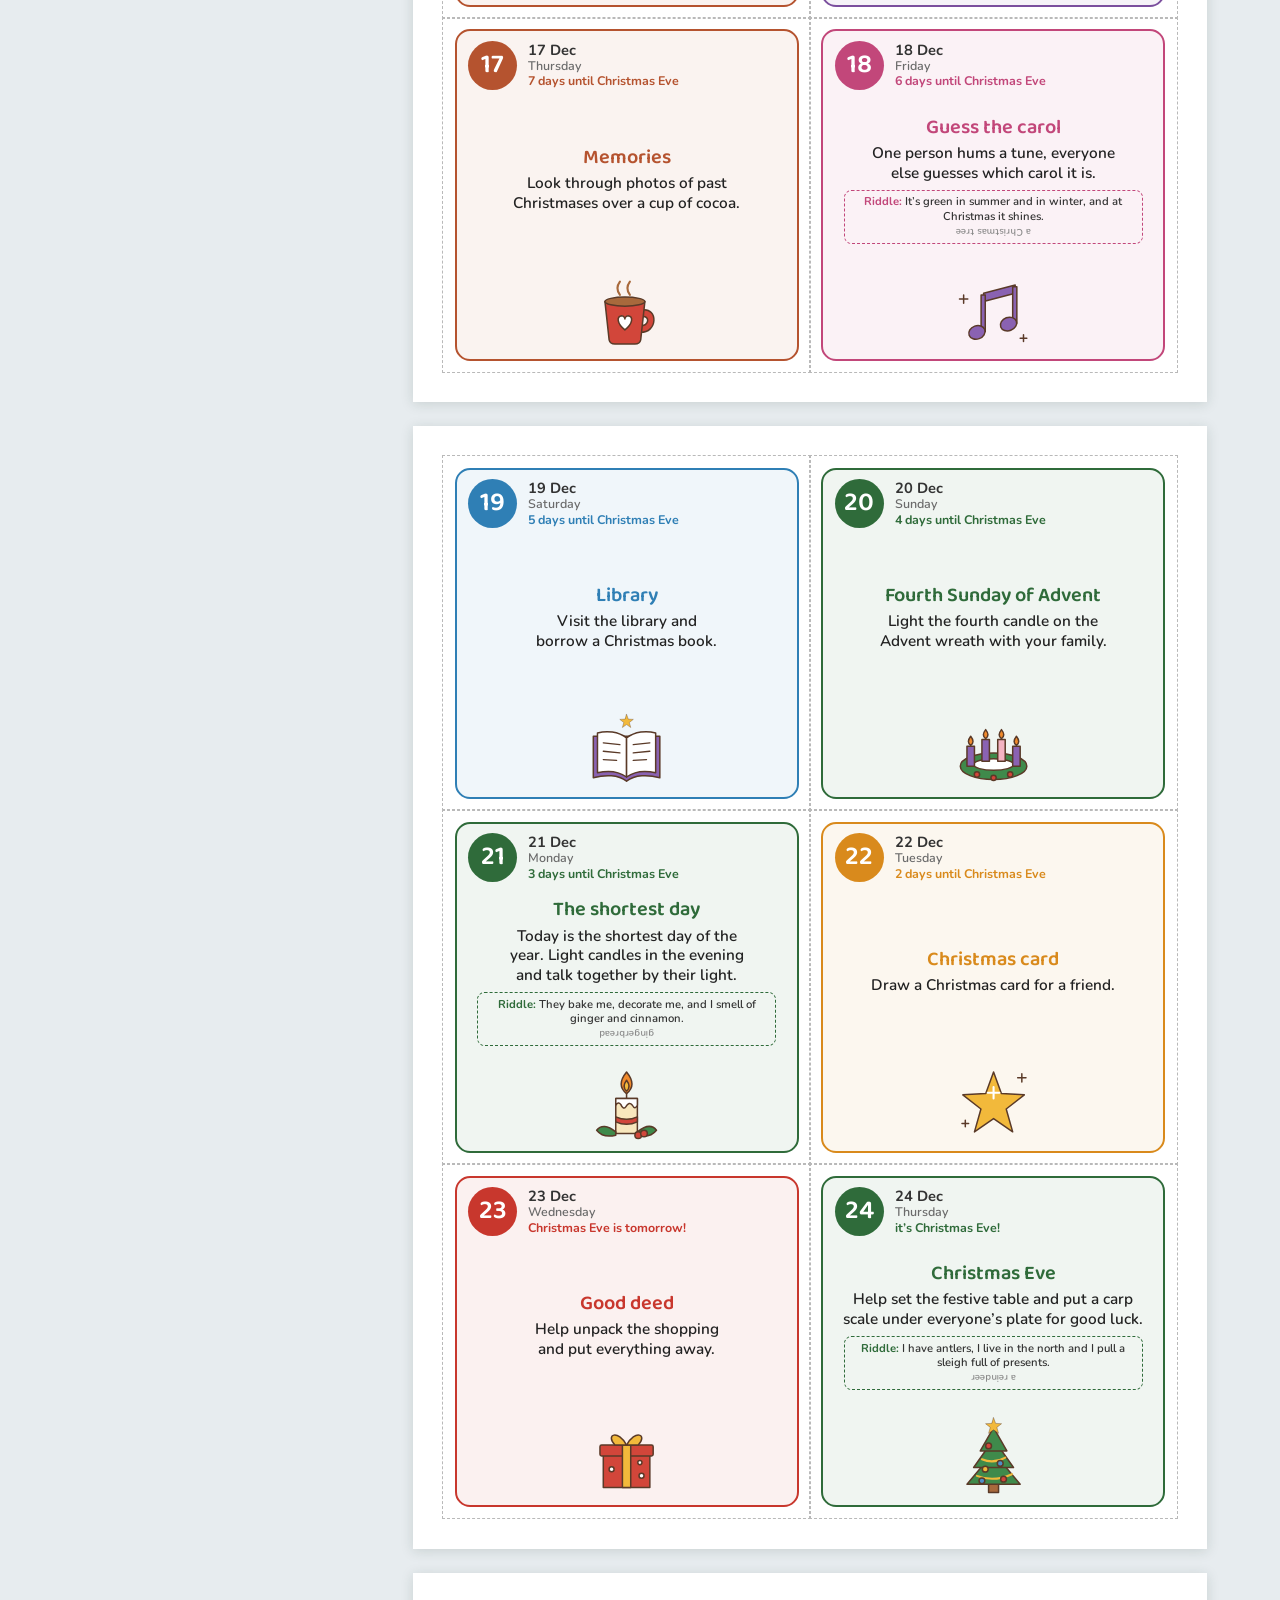
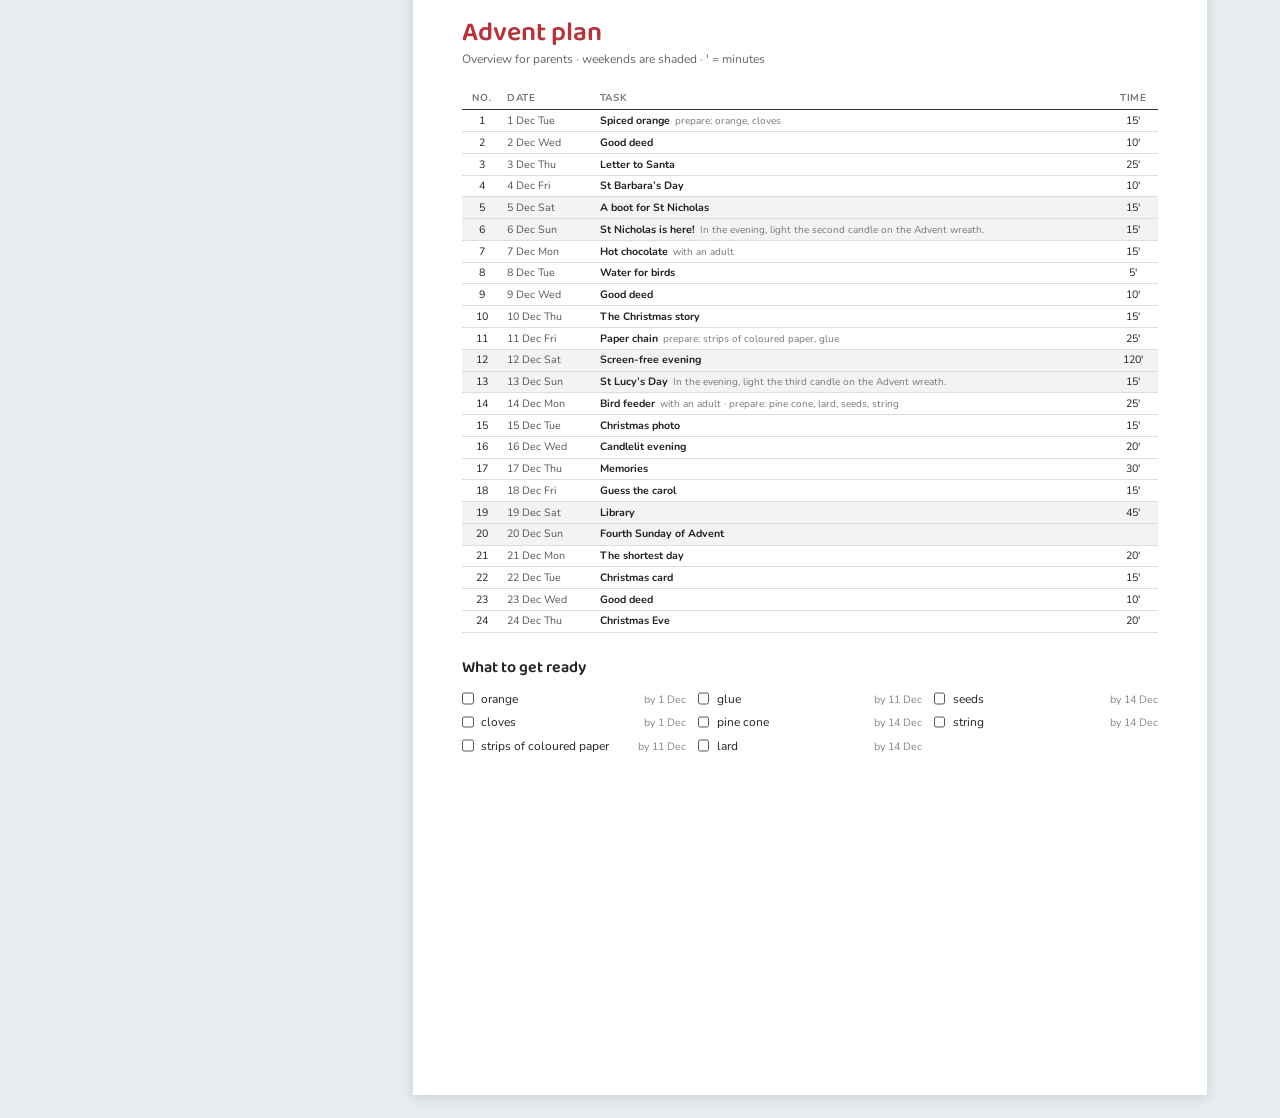
==== commit 5f99f329: "Prepínač jazyka funguje aj so starou kópiou v mobile Skripty a štýly majú v odkaze číslo verzie, tak" ====
--- a/index.html
+++ b/index.html
@@ -7,7 +7,7 @@
 <link rel="preconnect" href="https://fonts.googleapis.com">
 <link rel="preconnect" href="https://fonts.gstatic.com" crossorigin>
 <link rel="stylesheet" href="https://fonts.googleapis.com/css2?family=Baloo+2:wght@500;600;700&family=Patrick+Hand&family=Nunito:wght@400;600;700;800&display=swap">
-<link rel="stylesheet" href="style.css">
+<link rel="stylesheet" href="style.css?v=202611242146">
 </head>
 <body>
 <div class="app">
@@ -180,10 +180,10 @@
   <div id="lupaObsah" class="lupa-obsah"></div>
   <button type="button" class="btn small" id="lupaZavri" data-i18n="zavriet">Zavrieť</button>
 </dialog>
-<script src="data.js"></script>
-<script src="data-en.js"></script>
-<script src="i18n.js"></script>
-<script src="art.js"></script>
-<script src="app.js"></script>
+<script src="data.js?v=202611242146"></script>
+<script src="data-en.js?v=202611242146"></script>
+<script src="i18n.js?v=202611242146"></script>
+<script src="art.js?v=202611242146"></script>
+<script src="app.js?v=202611242146"></script>
 </body>
 </html>
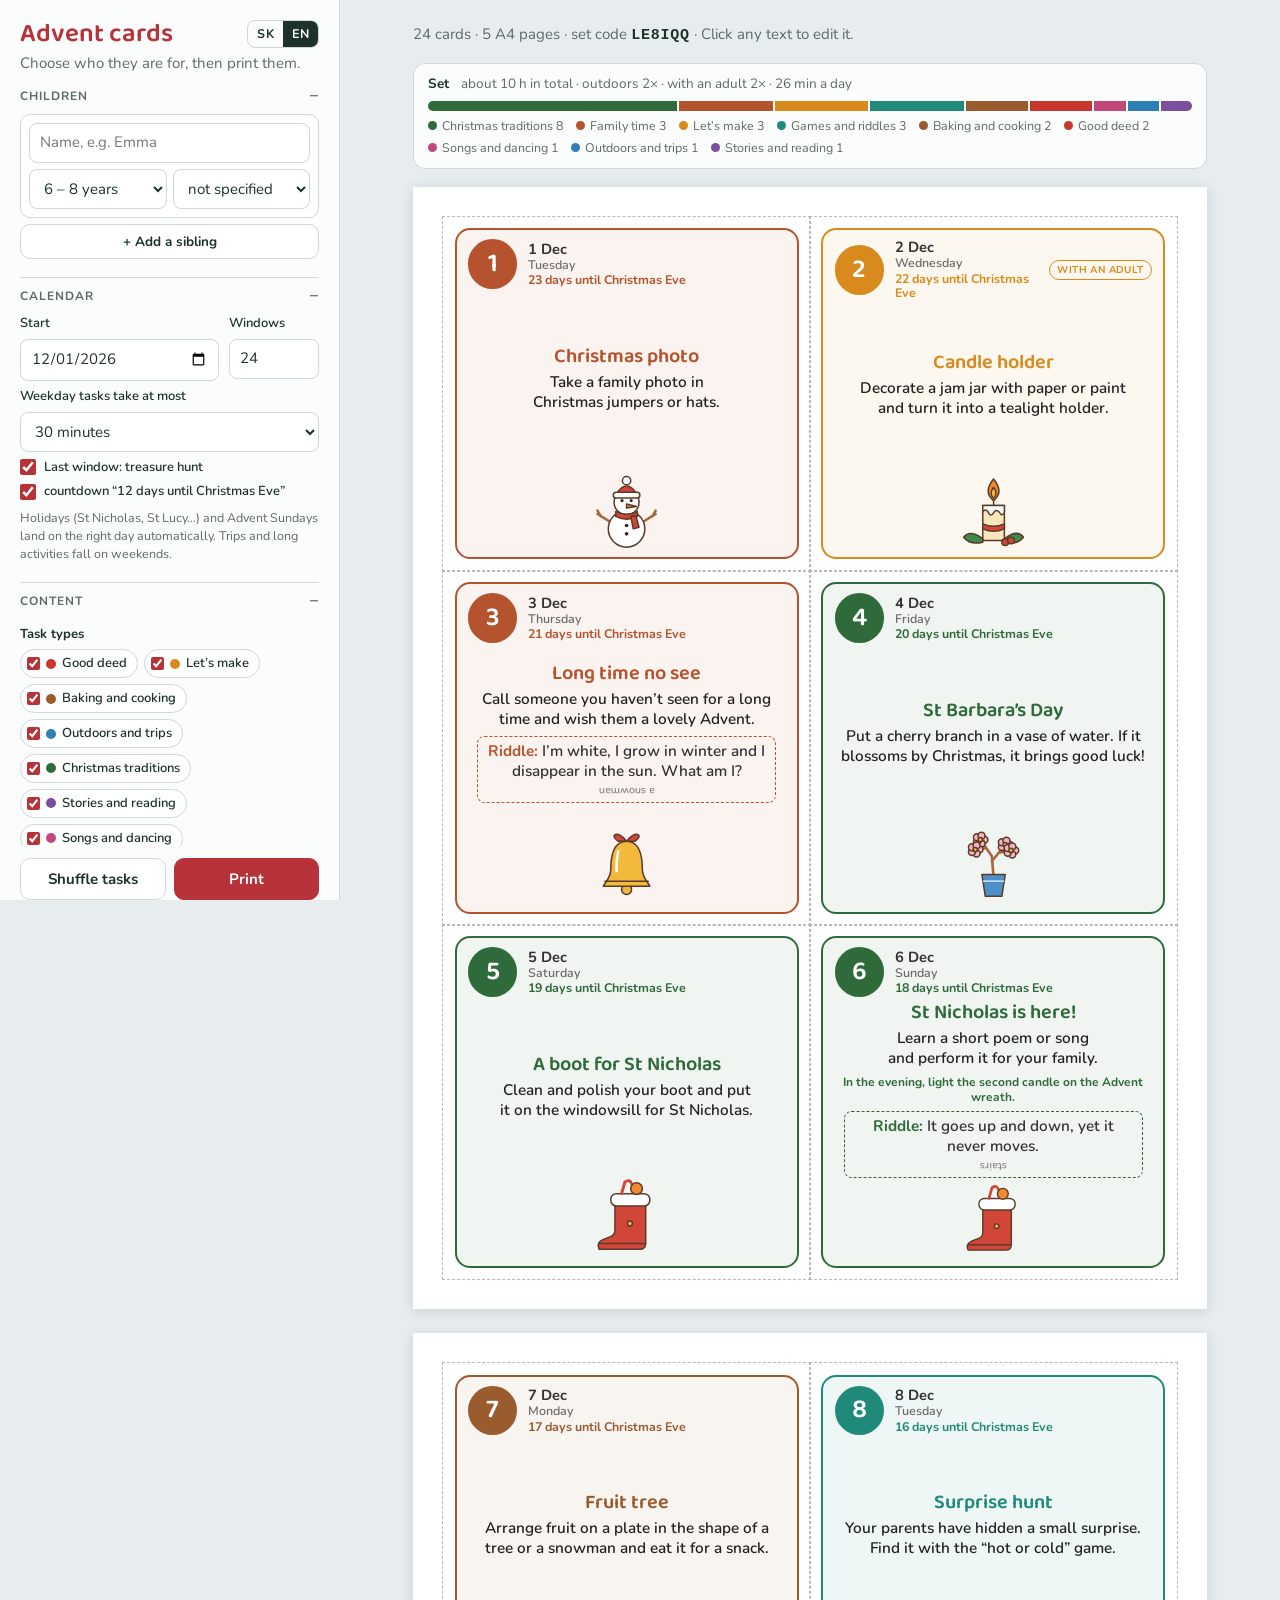
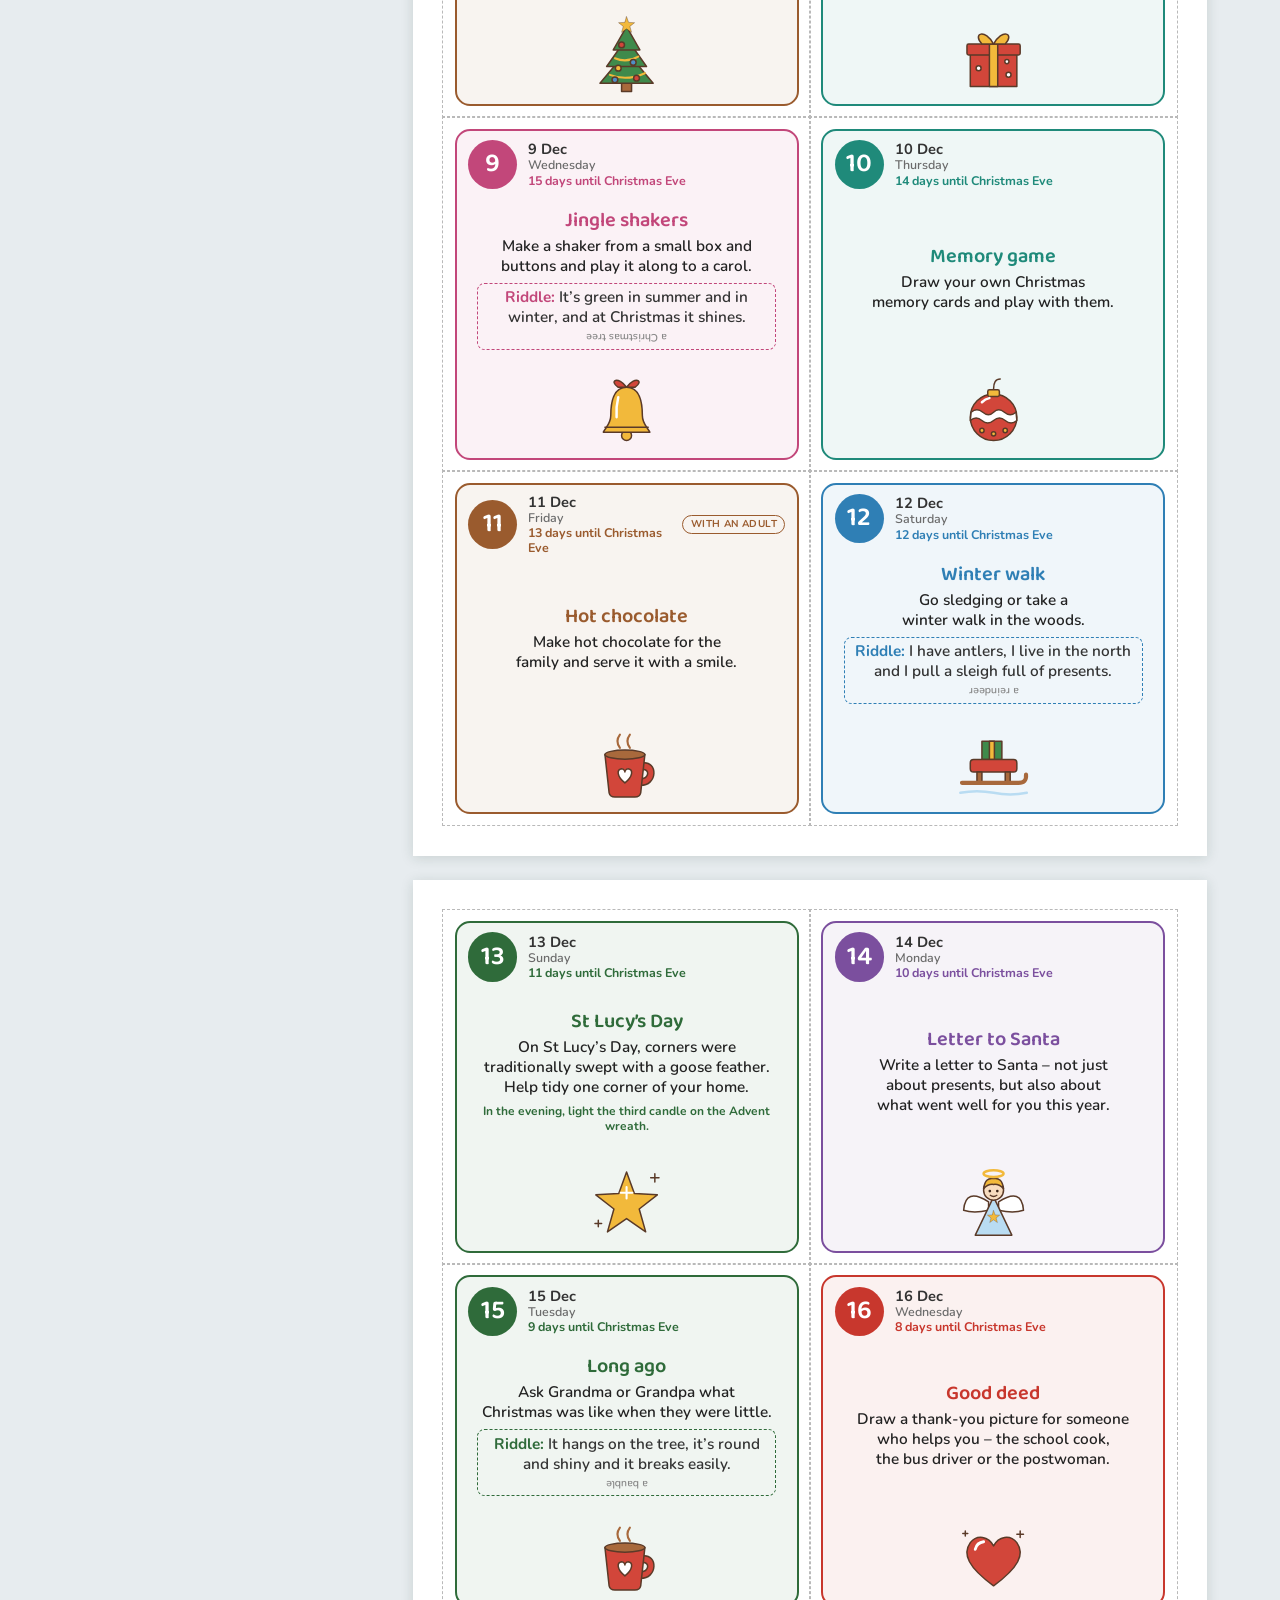
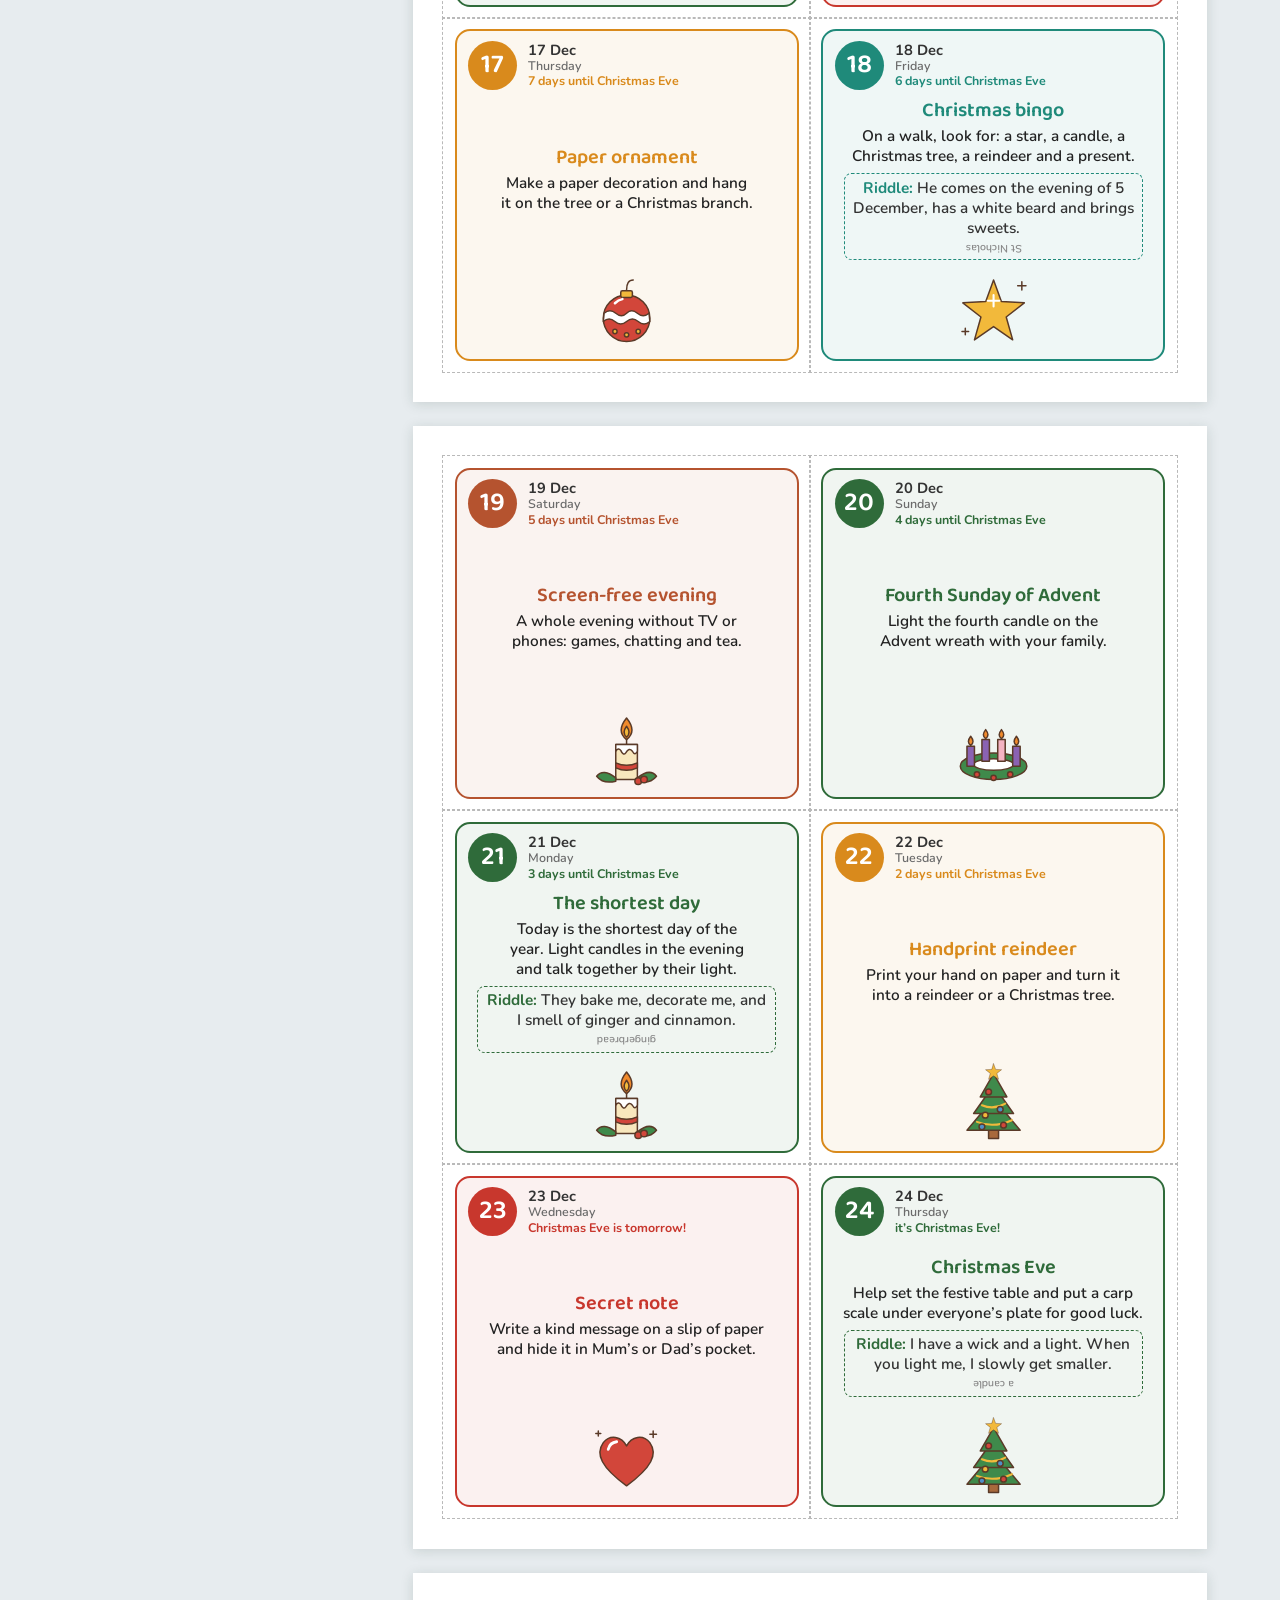
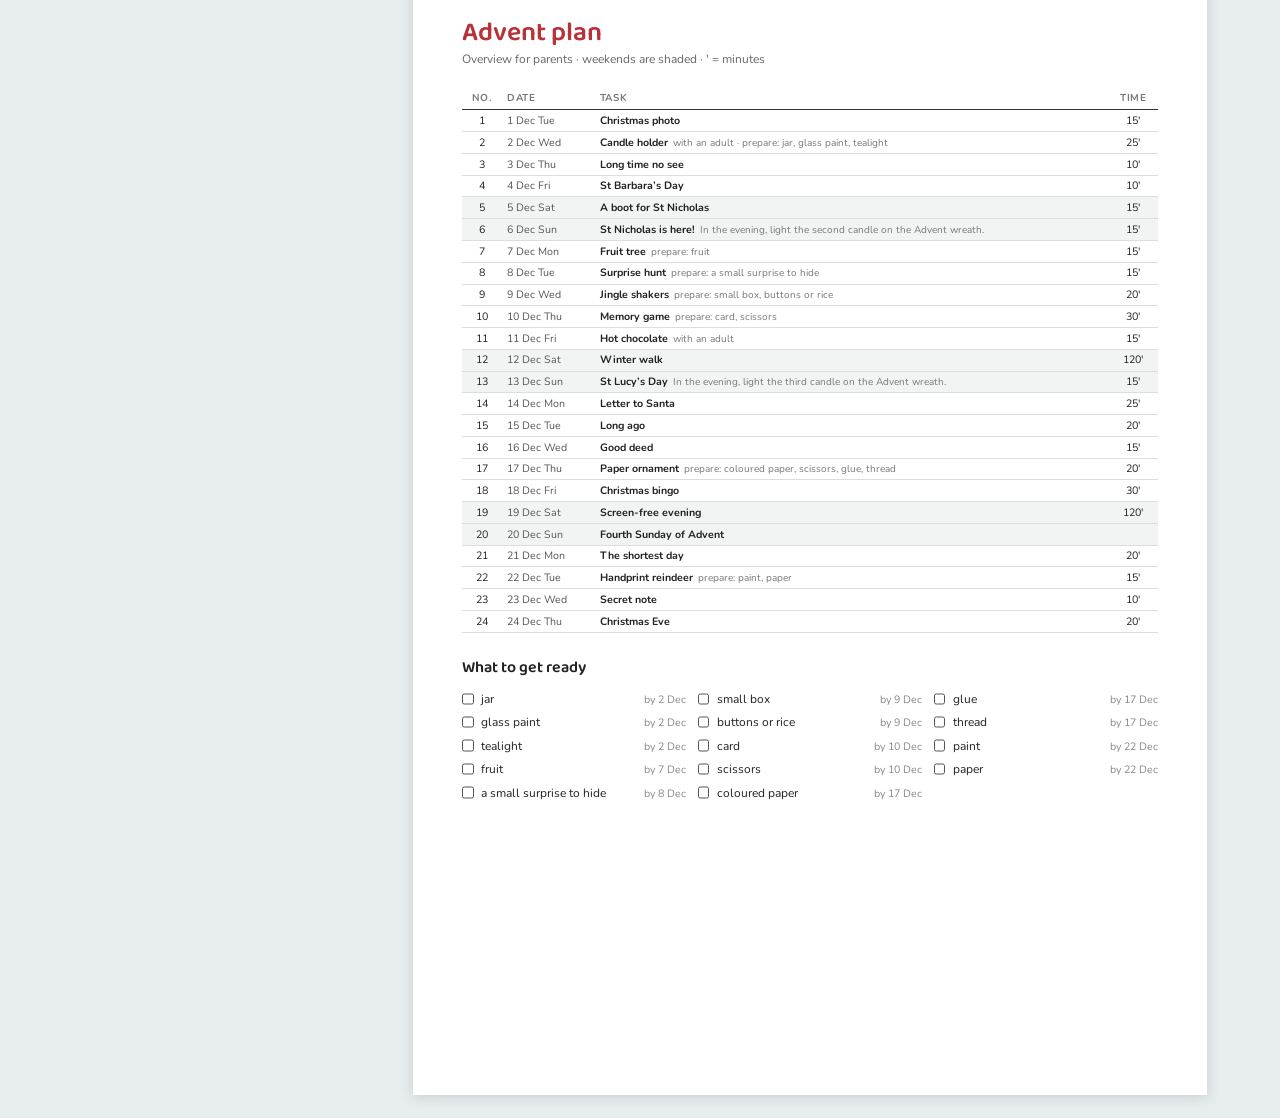
==== commit 781988bc: "Hádanka rovnako veľkým písmom ako úloha Mobilné prehliadače si už samy nezväčšujú písmo (text-size-a" ====
--- a/index.html
+++ b/index.html
@@ -7,7 +7,7 @@
 <link rel="preconnect" href="https://fonts.googleapis.com">
 <link rel="preconnect" href="https://fonts.gstatic.com" crossorigin>
 <link rel="stylesheet" href="https://fonts.googleapis.com/css2?family=Baloo+2:wght@500;600;700&family=Patrick+Hand&family=Nunito:wght@400;600;700;800&display=swap">
-<link rel="stylesheet" href="style.css?v=202611242146">
+<link rel="stylesheet" href="style.css?v=202611242154">
 </head>
 <body>
 <div class="app">
@@ -180,10 +180,10 @@
   <div id="lupaObsah" class="lupa-obsah"></div>
   <button type="button" class="btn small" id="lupaZavri" data-i18n="zavriet">Zavrieť</button>
 </dialog>
-<script src="data.js?v=202611242146"></script>
-<script src="data-en.js?v=202611242146"></script>
-<script src="i18n.js?v=202611242146"></script>
-<script src="art.js?v=202611242146"></script>
-<script src="app.js?v=202611242146"></script>
+<script src="data.js?v=202611242154"></script>
+<script src="data-en.js?v=202611242154"></script>
+<script src="i18n.js?v=202611242154"></script>
+<script src="art.js?v=202611242154"></script>
+<script src="app.js?v=202611242154"></script>
 </body>
 </html>
--- a/style.css
+++ b/style.css
@@ -27,6 +27,7 @@
   color-scheme: dark;
 }
 * { box-sizing: border-box; }
+html { -webkit-text-size-adjust: 100%; text-size-adjust: 100%; } /* mobil nesmie písmo sám zväčšovať */
 body { margin: 0; background: var(--bg); color: var(--ink); font: 15px/1.45 var(--body); }
 
 .app { display: grid; grid-template-columns: 340px 1fr; min-height: 100vh; }
@@ -200,7 +201,7 @@
 .pismo-skolske { --cd: var(--body); --cb: var(--body); }
 .card .title, .card .num, .back-num, .ln { font-family: var(--cd); }
 .card .text, .card .extra, .card .riddle { font-family: var(--cb); }
-.pismo-rucne .card .text { font-weight: 400; font-size: calc(12pt * var(--k)); line-height: 1.2; }
+.pismo-rucne .card .text, .pismo-rucne .card .riddle { font-weight: 400; font-size: calc(12pt * var(--k)); line-height: 1.2; }
 .pismo-rucne .card .title { font-weight: 400; font-size: calc(16pt * var(--k)); }
 .pismo-skolske .card .title { font-weight: 800; }
 .card.tlacene .title, .card.tlacene .text, .card.tlacene .extra, .card.tlacene .riddle { text-transform: uppercase; letter-spacing: .03em; }
@@ -212,10 +213,10 @@
 .stars { display: flex; flex-wrap: wrap; justify-content: center; gap: calc(1.2mm * var(--s)) calc(2.4mm * var(--s)); padding: 0 calc(3mm * var(--s)); }
 .stars .grp { display: inline-flex; gap: calc(.3mm * var(--s)); }
 .stars svg { width: calc(4.2mm * var(--s)); height: calc(4.2mm * var(--s)); }
-.riddle { font: 600 calc(8.5pt * var(--k))/1.25 var(--body); color: #333; text-align: center; margin: 0 calc(4mm * var(--s));
+.riddle { font: 600 calc(11.5pt * var(--k))/1.3 var(--body); color: #333; text-align: center; margin: 0 calc(4mm * var(--s));
   padding: calc(1.2mm * var(--s)) calc(2mm * var(--s)); border: .3mm dashed var(--c); border-radius: 2mm; }
 .riddle b { color: var(--c); }
-.riddle .answer { display: block; transform: rotate(180deg); font-size: .85em; color: #888; margin-top: .6mm; }
+.riddle .answer { display: block; transform: rotate(180deg); font-size: .7em; color: #888; margin-top: .6mm; }
 .challenge { font-weight: 600; color: #333; }
 .challenge b { color: var(--c); }
 .done { position: absolute; right: calc(2mm * var(--s)); bottom: 0; width: calc(13mm * var(--s)); height: calc(13mm * var(--s)); border-radius: 50%;
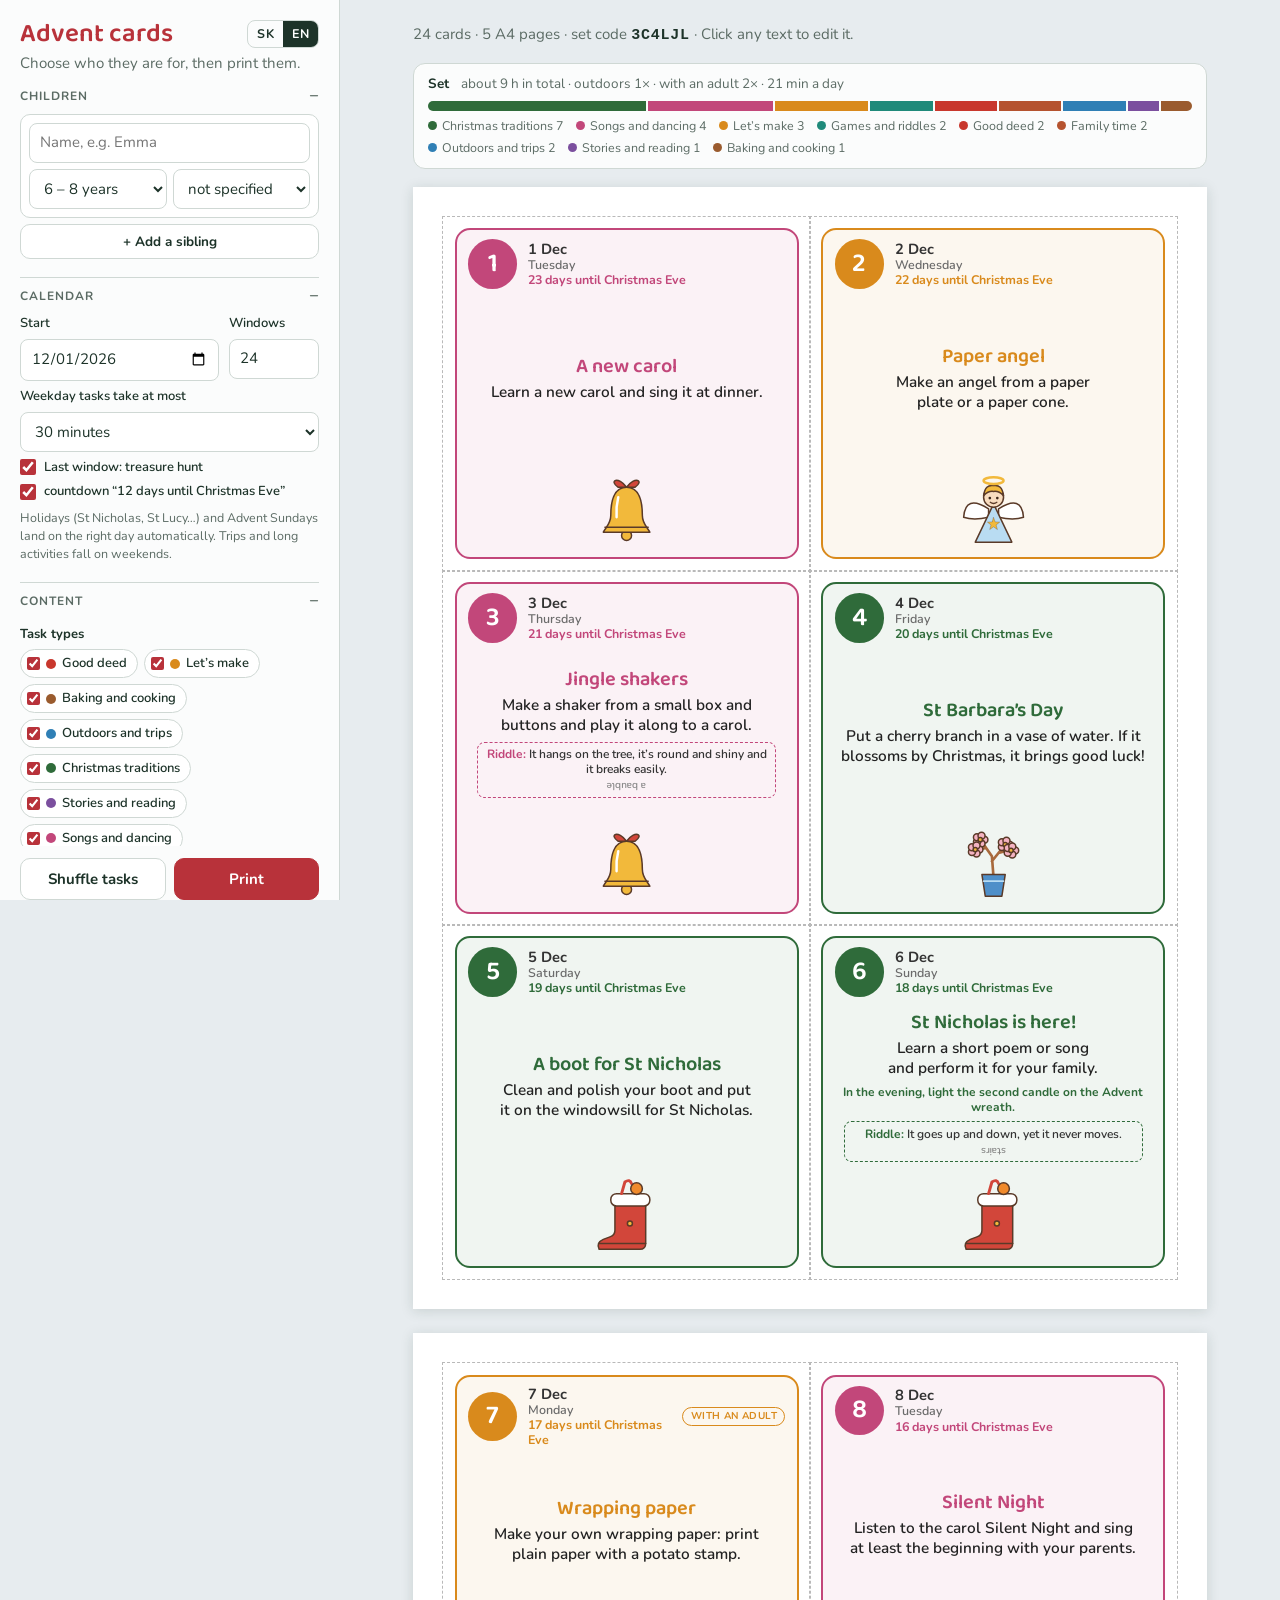
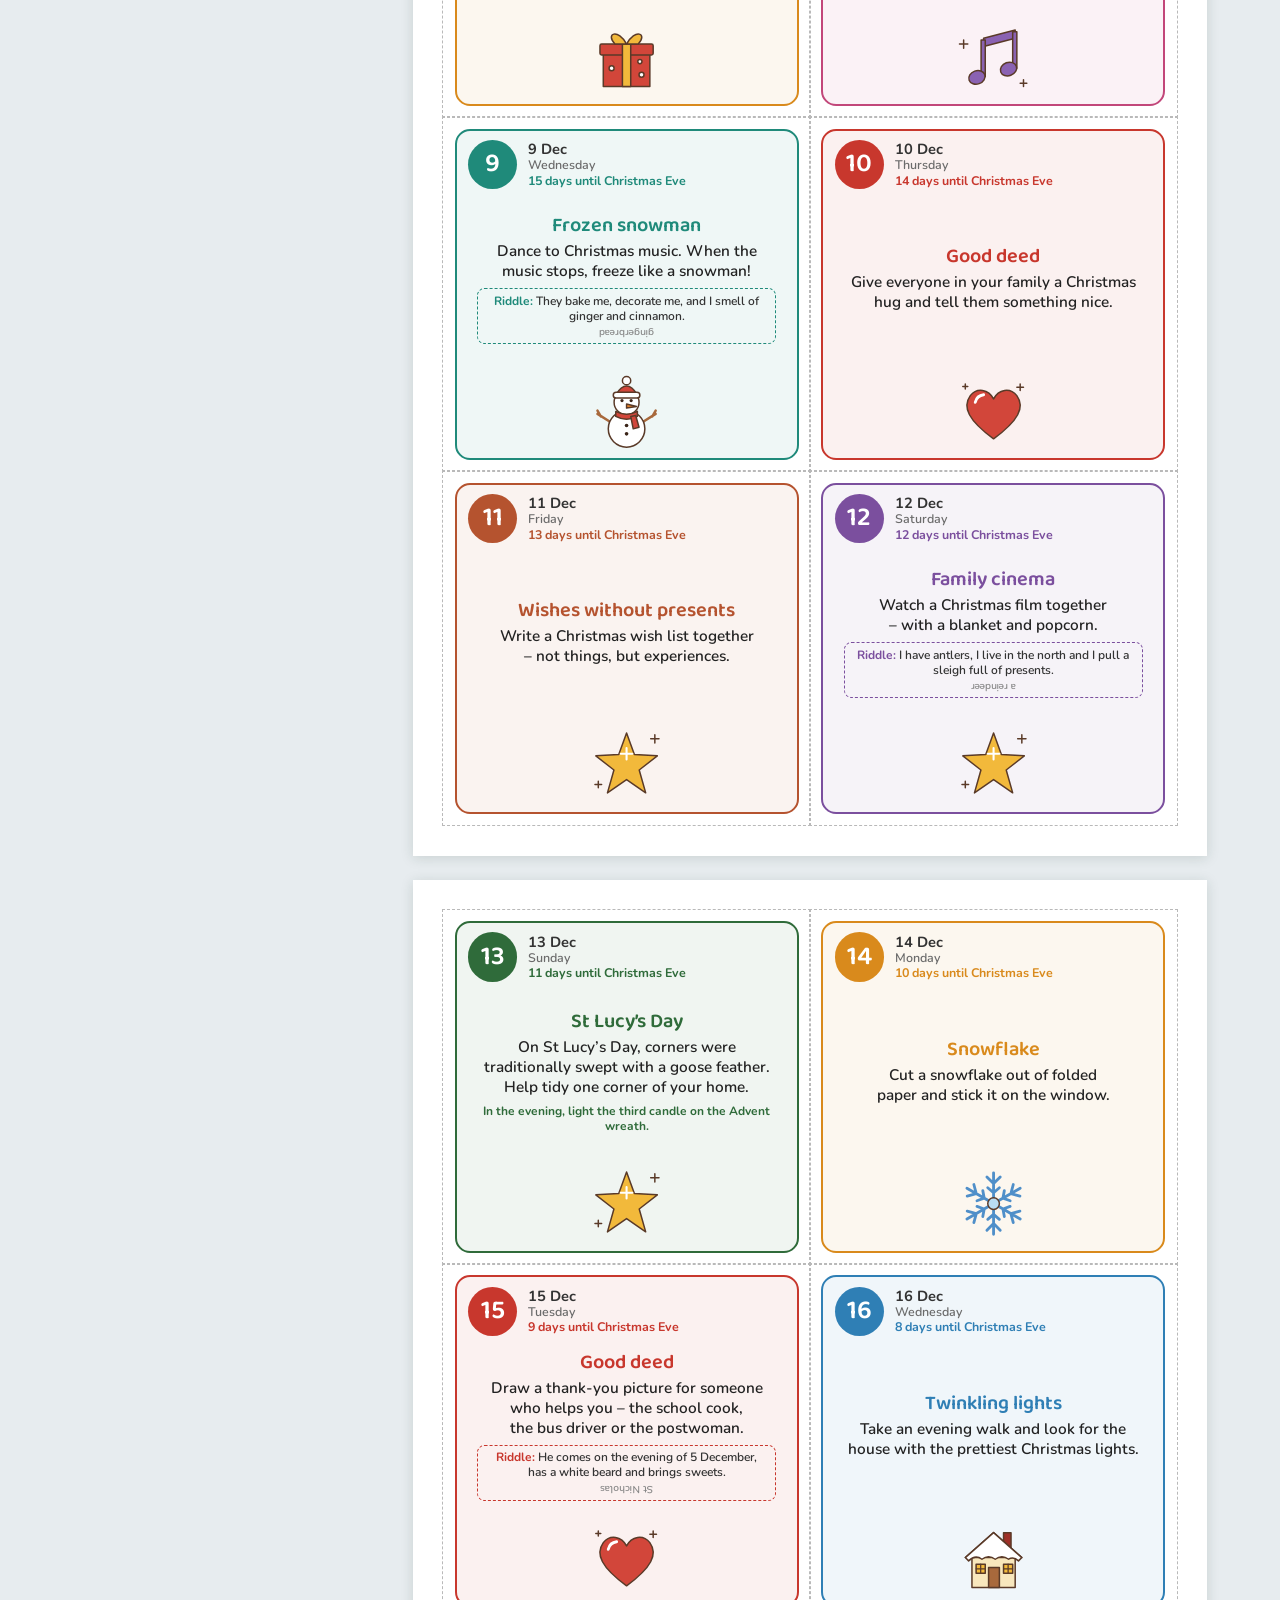
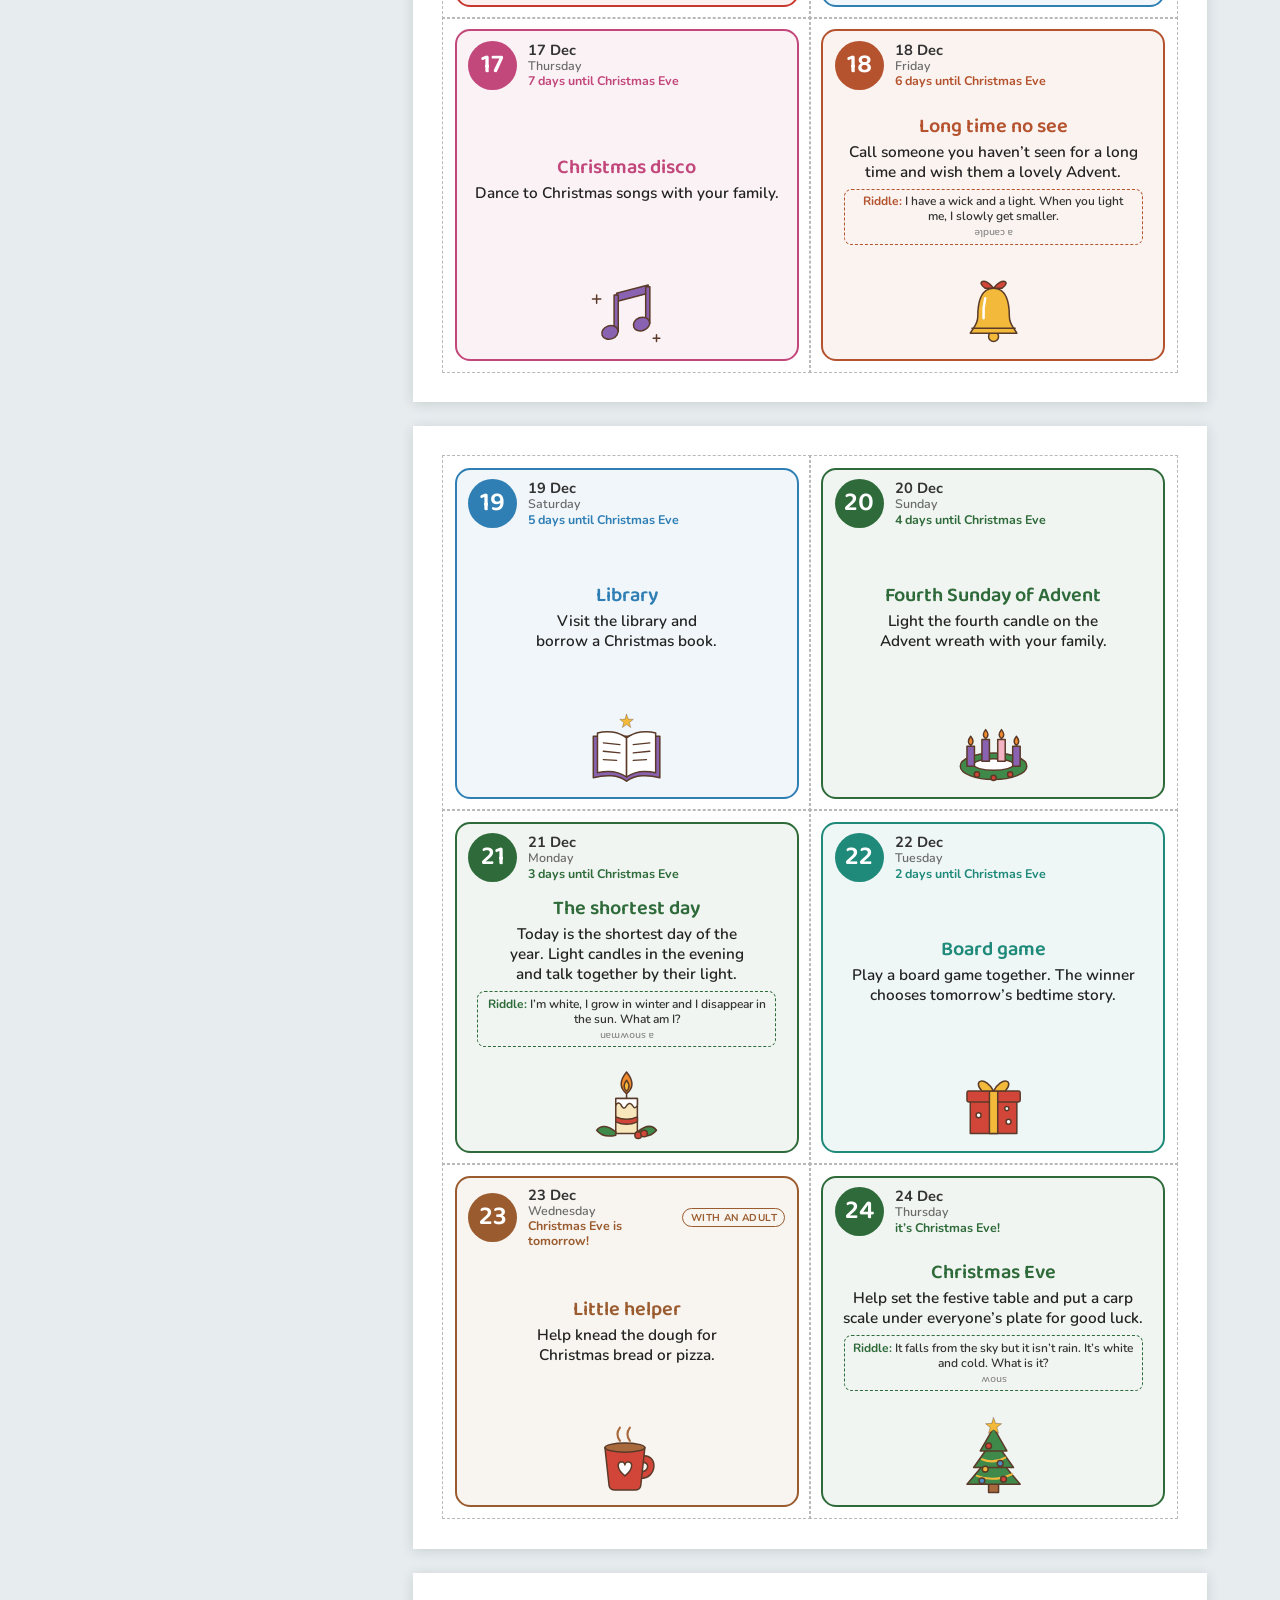
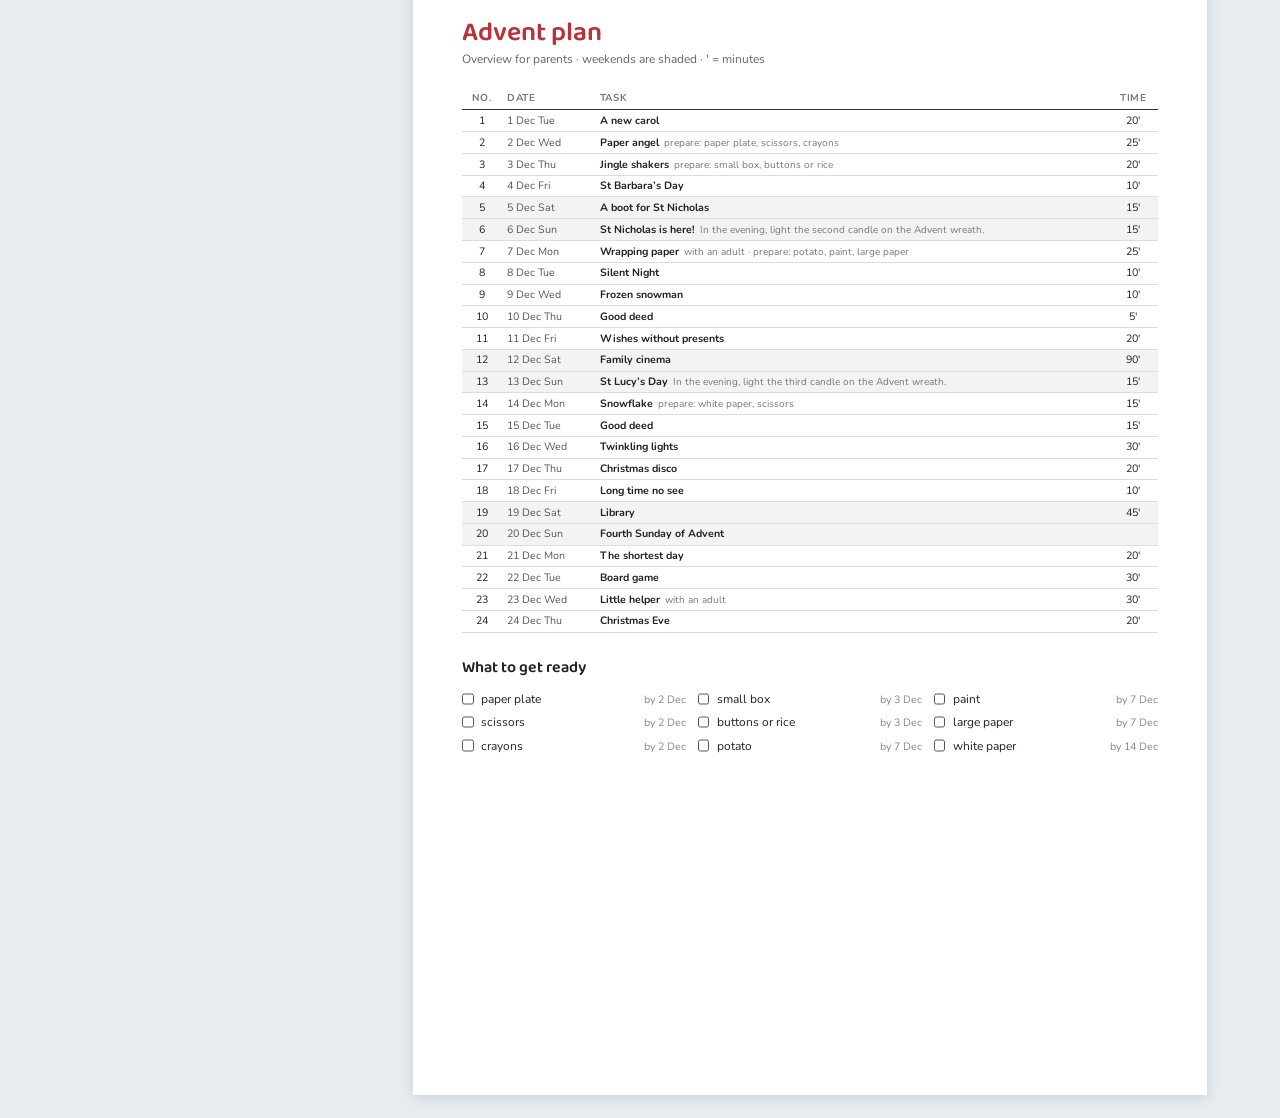
==== commit b1e8f2dd: "Hádanka znova menším písmom ako úloha Co-Authored-By: Claude Opus 5.5 <noreply@anthropic.com>" ====
--- a/index.html
+++ b/index.html
@@ -7,7 +7,7 @@
 <link rel="preconnect" href="https://fonts.googleapis.com">
 <link rel="preconnect" href="https://fonts.gstatic.com" crossorigin>
 <link rel="stylesheet" href="https://fonts.googleapis.com/css2?family=Baloo+2:wght@500;600;700&family=Patrick+Hand&family=Nunito:wght@400;600;700;800&display=swap">
-<link rel="stylesheet" href="style.css?v=202611242154">
+<link rel="stylesheet" href="style.css?v=202611242158">
 </head>
 <body>
 <div class="app">
@@ -180,10 +180,10 @@
   <div id="lupaObsah" class="lupa-obsah"></div>
   <button type="button" class="btn small" id="lupaZavri" data-i18n="zavriet">Zavrieť</button>
 </dialog>
-<script src="data.js?v=202611242154"></script>
-<script src="data-en.js?v=202611242154"></script>
-<script src="i18n.js?v=202611242154"></script>
-<script src="art.js?v=202611242154"></script>
-<script src="app.js?v=202611242154"></script>
+<script src="data.js?v=202611242158"></script>
+<script src="data-en.js?v=202611242158"></script>
+<script src="i18n.js?v=202611242158"></script>
+<script src="art.js?v=202611242158"></script>
+<script src="app.js?v=202611242158"></script>
 </body>
 </html>
--- a/style.css
+++ b/style.css
@@ -201,7 +201,7 @@
 .pismo-skolske { --cd: var(--body); --cb: var(--body); }
 .card .title, .card .num, .back-num, .ln { font-family: var(--cd); }
 .card .text, .card .extra, .card .riddle { font-family: var(--cb); }
-.pismo-rucne .card .text, .pismo-rucne .card .riddle { font-weight: 400; font-size: calc(12pt * var(--k)); line-height: 1.2; }
+.pismo-rucne .card .text { font-weight: 400; font-size: calc(12pt * var(--k)); line-height: 1.2; }
 .pismo-rucne .card .title { font-weight: 400; font-size: calc(16pt * var(--k)); }
 .pismo-skolske .card .title { font-weight: 800; }
 .card.tlacene .title, .card.tlacene .text, .card.tlacene .extra, .card.tlacene .riddle { text-transform: uppercase; letter-spacing: .03em; }
@@ -213,10 +213,10 @@
 .stars { display: flex; flex-wrap: wrap; justify-content: center; gap: calc(1.2mm * var(--s)) calc(2.4mm * var(--s)); padding: 0 calc(3mm * var(--s)); }
 .stars .grp { display: inline-flex; gap: calc(.3mm * var(--s)); }
 .stars svg { width: calc(4.2mm * var(--s)); height: calc(4.2mm * var(--s)); }
-.riddle { font: 600 calc(11.5pt * var(--k))/1.3 var(--body); color: #333; text-align: center; margin: 0 calc(4mm * var(--s));
+.riddle { font: 600 calc(9pt * var(--k))/1.25 var(--body); color: #333; text-align: center; margin: 0 calc(4mm * var(--s));
   padding: calc(1.2mm * var(--s)) calc(2mm * var(--s)); border: .3mm dashed var(--c); border-radius: 2mm; }
 .riddle b { color: var(--c); }
-.riddle .answer { display: block; transform: rotate(180deg); font-size: .7em; color: #888; margin-top: .6mm; }
+.riddle .answer { display: block; transform: rotate(180deg); font-size: .85em; color: #888; margin-top: .6mm; }
 .challenge { font-weight: 600; color: #333; }
 .challenge b { color: var(--c); }
 .done { position: absolute; right: calc(2mm * var(--s)); bottom: 0; width: calc(13mm * var(--s)); height: calc(13mm * var(--s)); border-radius: 50%;
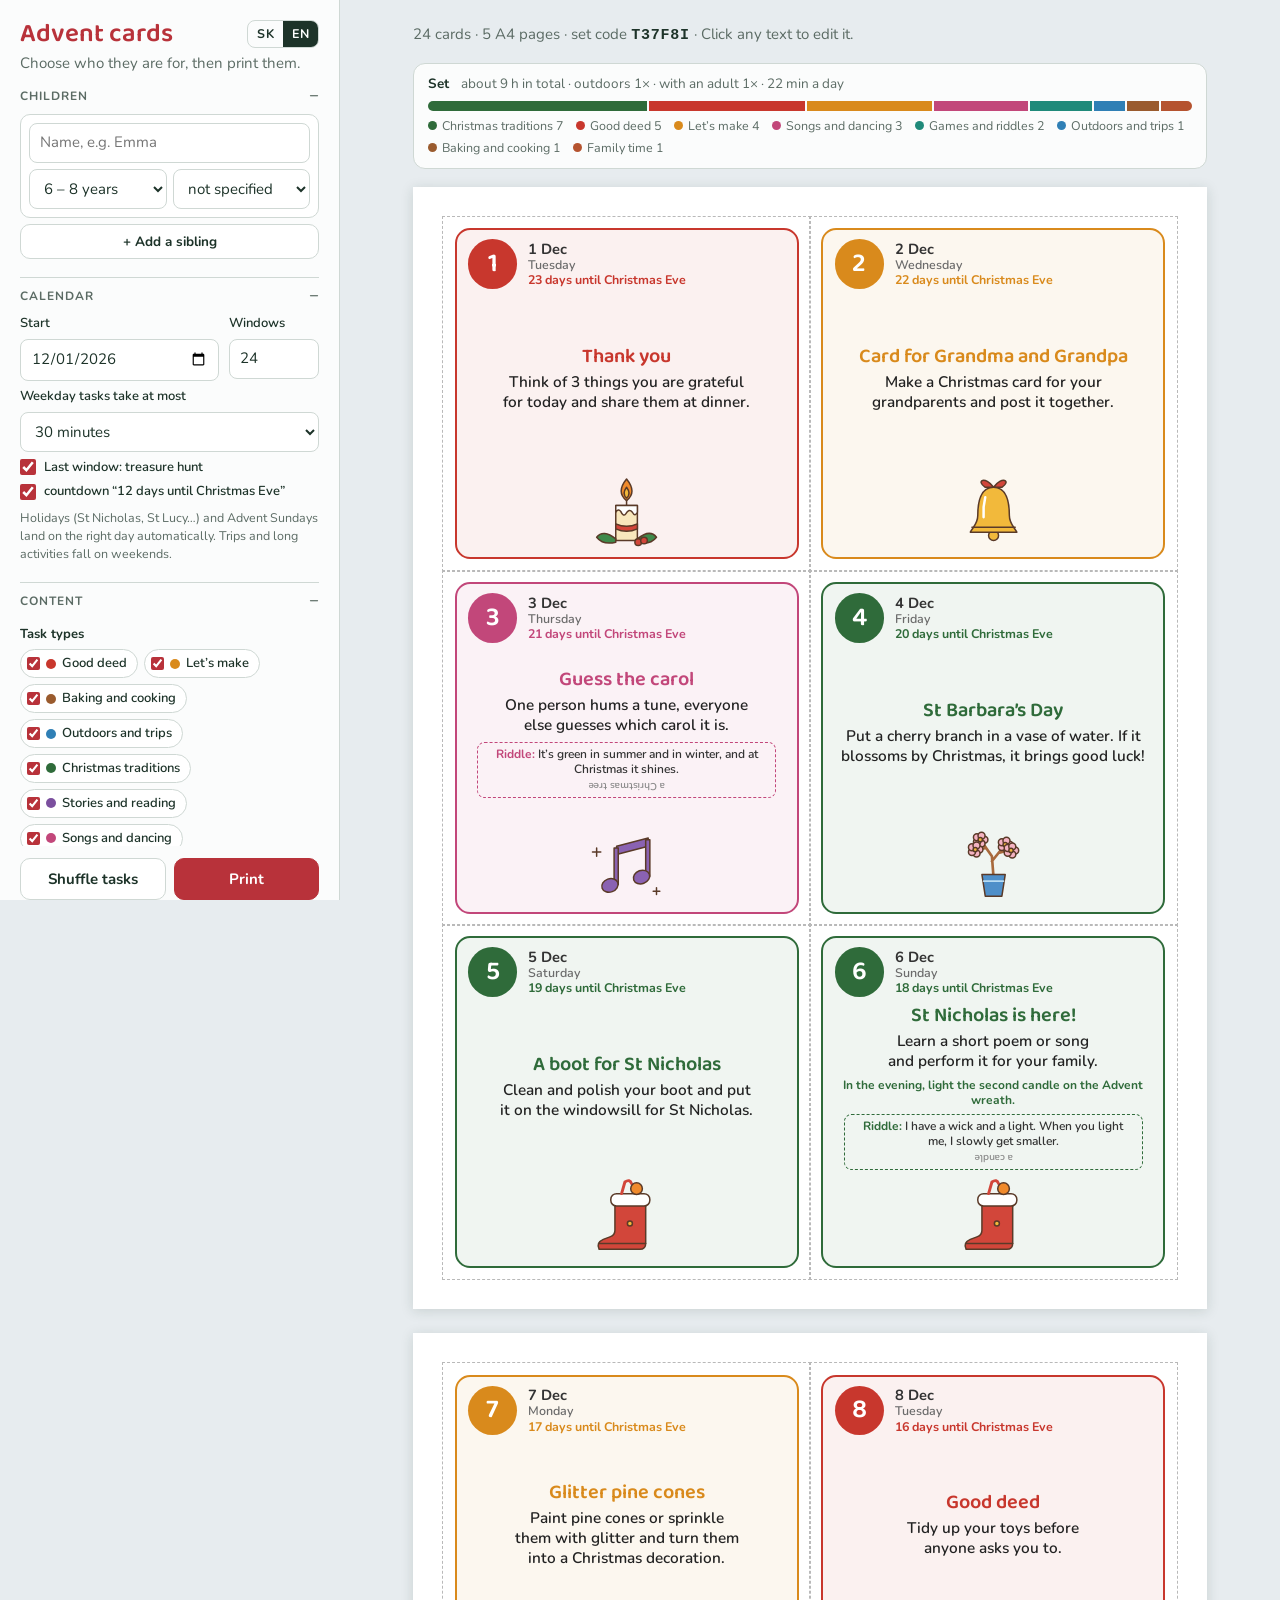
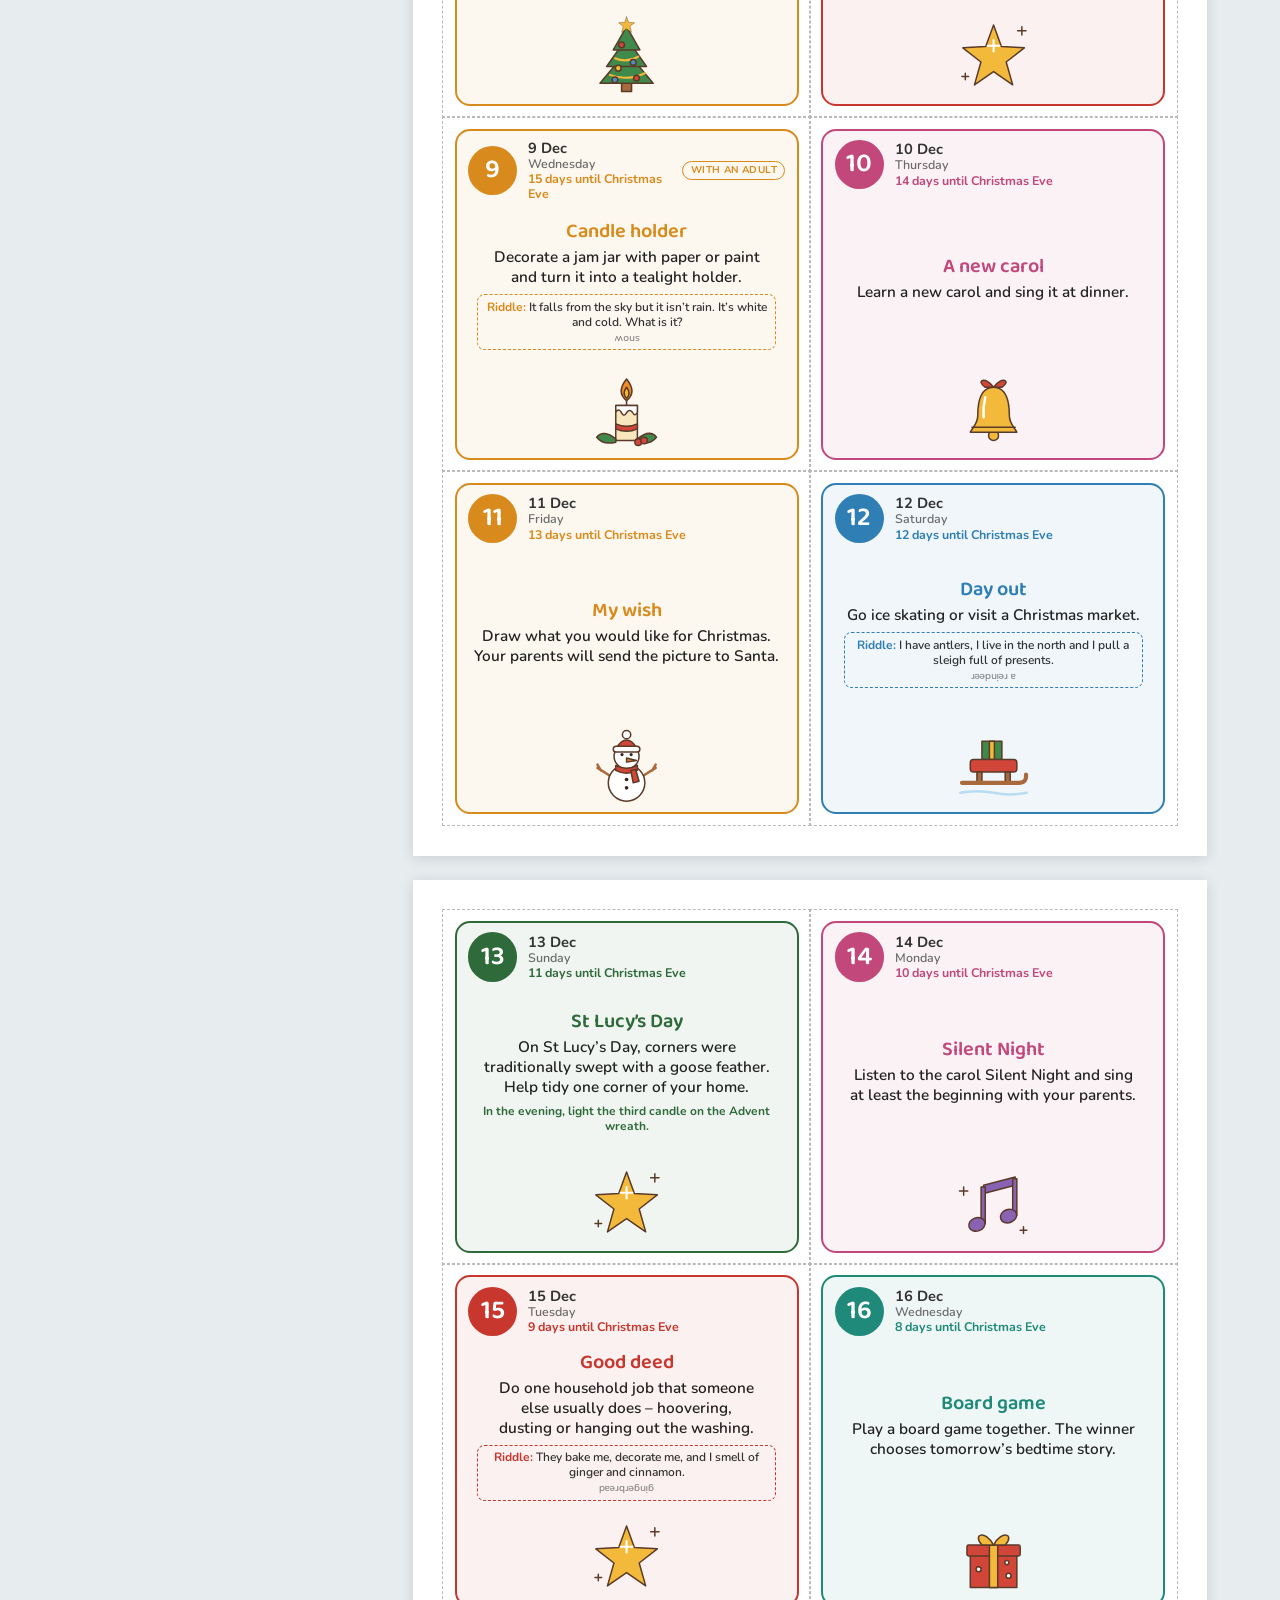
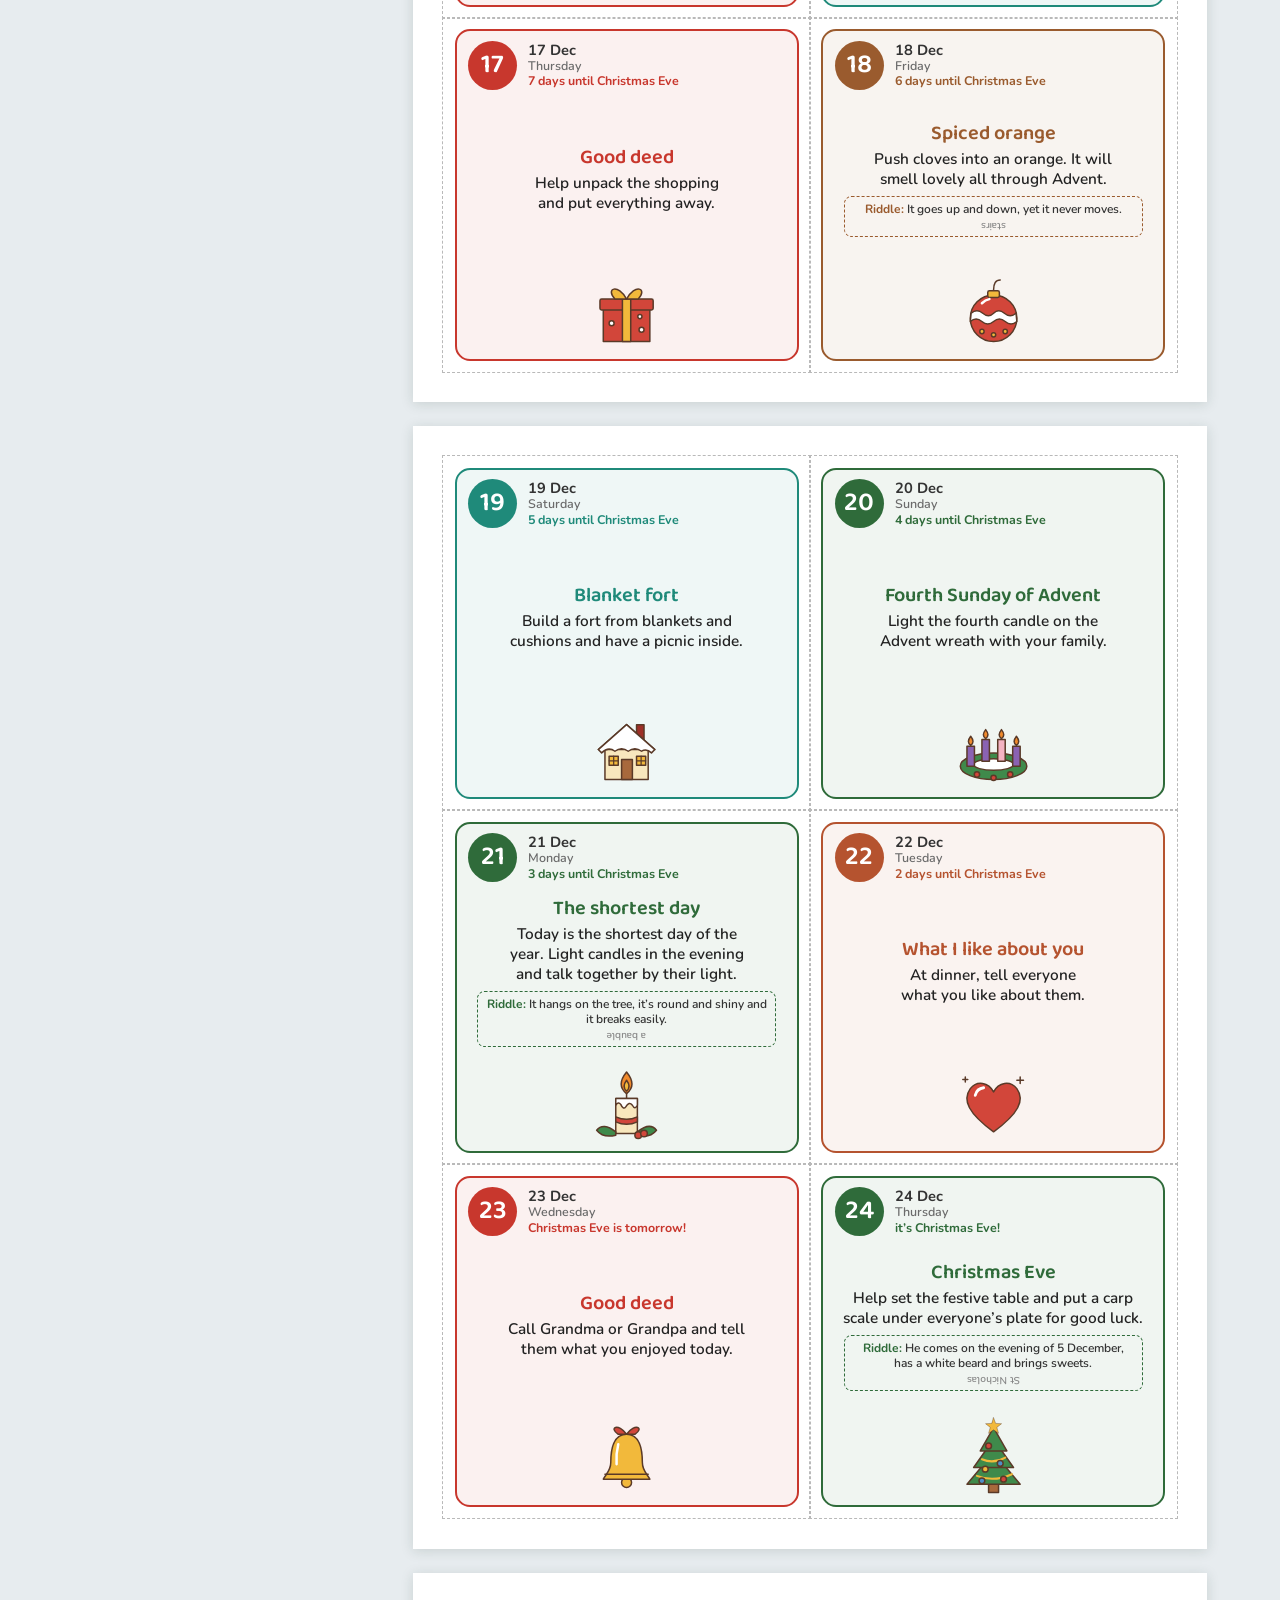
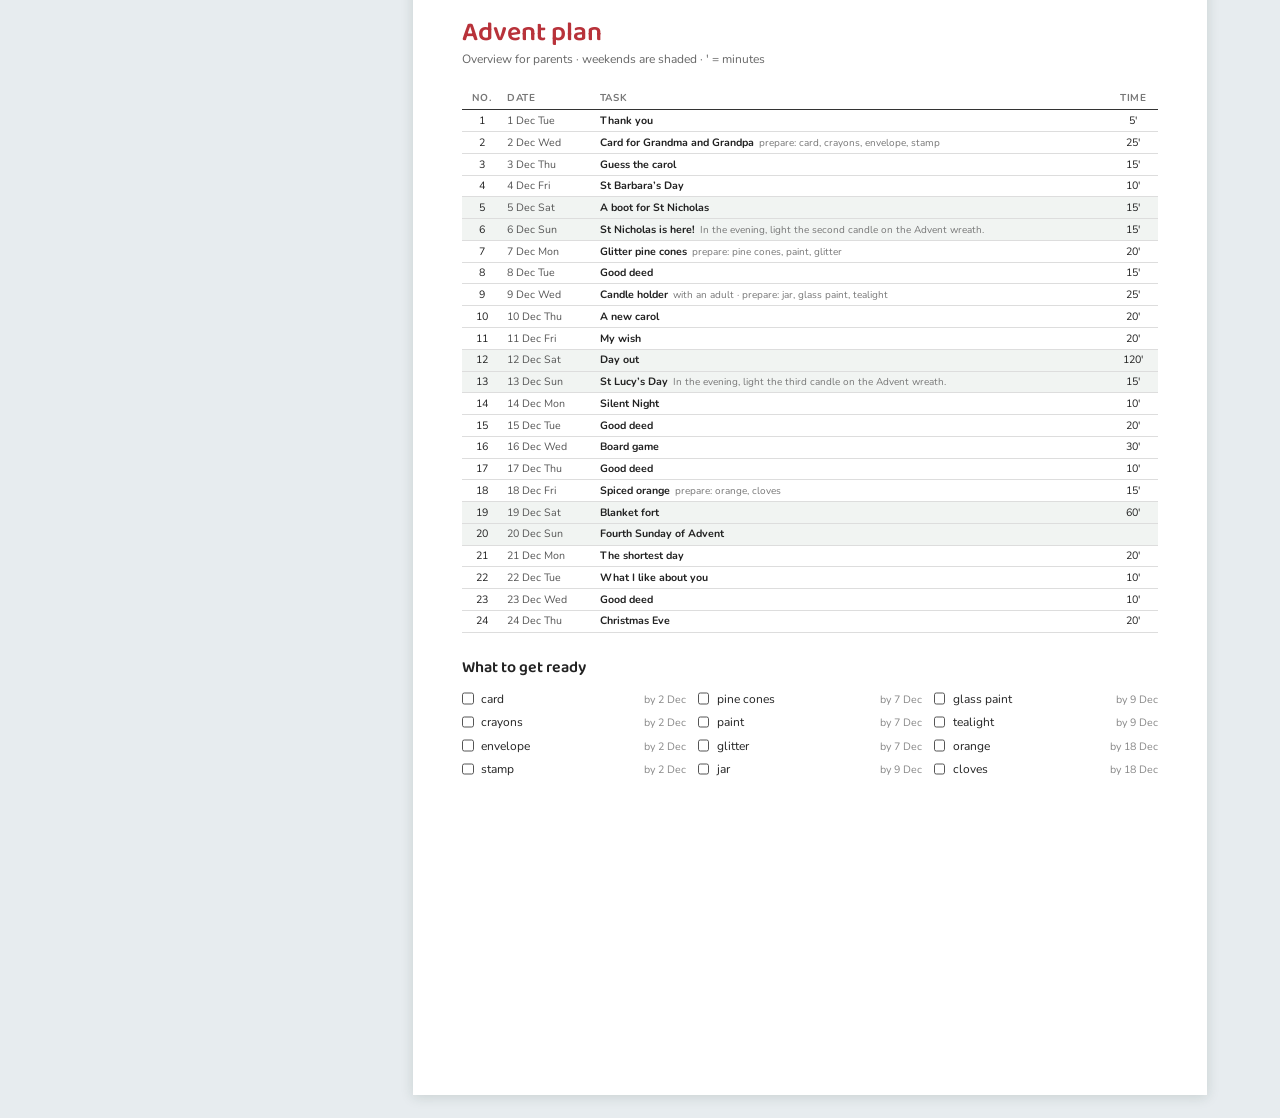
==== commit f9edd028: "Zákaz automatického zväčšovania písma aj vo Firefoxe a ďalších mobiloch Co-Authored-By: Claude Opus " ====
--- a/index.html
+++ b/index.html
@@ -7,7 +7,7 @@
 <link rel="preconnect" href="https://fonts.googleapis.com">
 <link rel="preconnect" href="https://fonts.gstatic.com" crossorigin>
 <link rel="stylesheet" href="https://fonts.googleapis.com/css2?family=Baloo+2:wght@500;600;700&family=Patrick+Hand&family=Nunito:wght@400;600;700;800&display=swap">
-<link rel="stylesheet" href="style.css?v=202611242158">
+<link rel="stylesheet" href="style.css?v=202611242201">
 </head>
 <body>
 <div class="app">
@@ -180,10 +180,10 @@
   <div id="lupaObsah" class="lupa-obsah"></div>
   <button type="button" class="btn small" id="lupaZavri" data-i18n="zavriet">Zavrieť</button>
 </dialog>
-<script src="data.js?v=202611242158"></script>
-<script src="data-en.js?v=202611242158"></script>
-<script src="i18n.js?v=202611242158"></script>
-<script src="art.js?v=202611242158"></script>
-<script src="app.js?v=202611242158"></script>
+<script src="data.js?v=202611242201"></script>
+<script src="data-en.js?v=202611242201"></script>
+<script src="i18n.js?v=202611242201"></script>
+<script src="art.js?v=202611242201"></script>
+<script src="app.js?v=202611242201"></script>
 </body>
 </html>
--- a/style.css
+++ b/style.css
@@ -27,7 +27,9 @@
   color-scheme: dark;
 }
 * { box-sizing: border-box; }
-html { -webkit-text-size-adjust: 100%; text-size-adjust: 100%; } /* mobil nesmie písmo sám zväčšovať */
+/* mobilné prehliadače nesmú písmo samy zväčšovať (Chrome, Safari, Firefox, Samsung) */
+html { -webkit-text-size-adjust: 100%; -moz-text-size-adjust: none; text-size-adjust: 100%; }
+.sheets, .sheets * { -webkit-text-size-adjust: none; -moz-text-size-adjust: none; text-size-adjust: none; }
 body { margin: 0; background: var(--bg); color: var(--ink); font: 15px/1.45 var(--body); }
 
 .app { display: grid; grid-template-columns: 340px 1fr; min-height: 100vh; }
